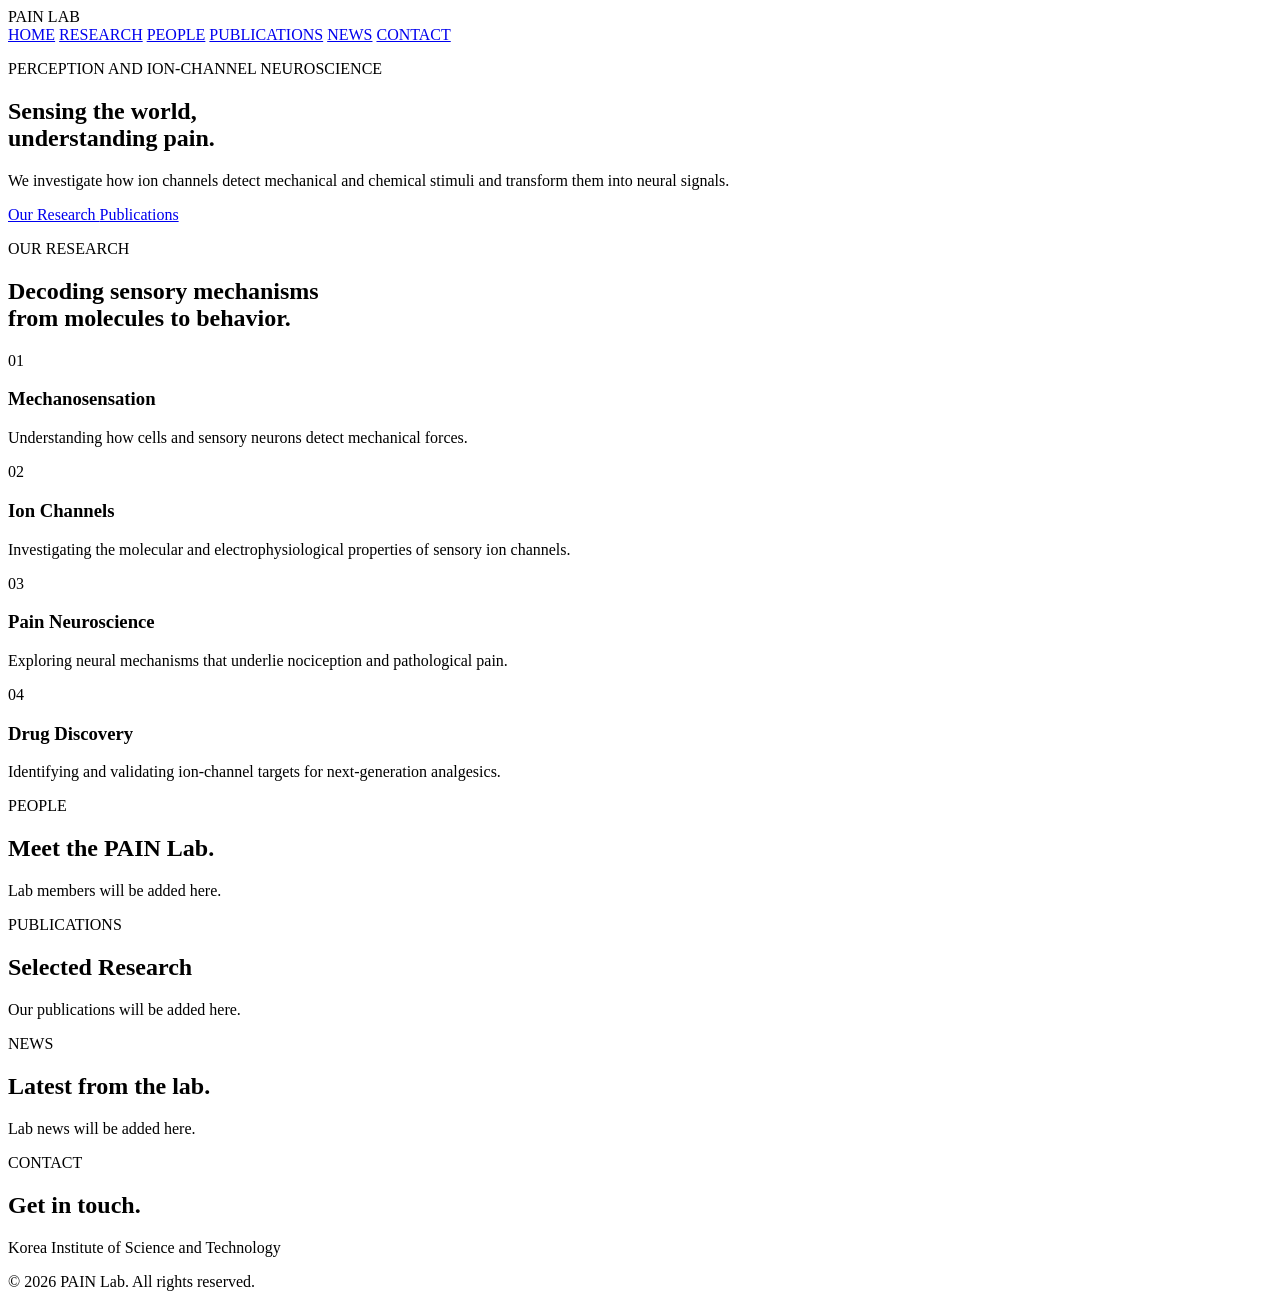
==== index.html @ 3ddf5b2e "Refactor index.html for improved structure and semantics Refactored the HTML structure to improve se" ====
<!DOCTYPE html>
<html lang="en">
<head>
  <meta charset="UTF-8">
  <meta name="viewport" content="width=device-width, initial-scale=1.0">

  <title>PAIN Lab</title>

  <meta name="description"
        content="PAIN Lab — Perception and Ion-channel Neuroscience. Researching mechanosensation, ion channels, pain neuroscience, and drug discovery.">

  <link rel="stylesheet" href="style.css">
</head>

<body>

  <header>
    <div class="logo">
      PAIN LAB
    </div>

    <nav>
      <a href="#home">HOME</a>
      <a href="#research">RESEARCH</a>
      <a href="#people">PEOPLE</a>
      <a href="#publications">PUBLICATIONS</a>
      <a href="#news">NEWS</a>
      <a href="#contact">CONTACT</a>
    </nav>
  </header>


  <main>

    <section id="home" class="hero">

      <div class="hero-content">

        <p class="eyebrow">
          PERCEPTION AND ION-CHANNEL NEUROSCIENCE
        </p>

        <h1>
          Sensing the world,<br>
          understanding pain.
        </h1>

        <p class="hero-description">
          We investigate how ion channels detect mechanical and chemical
          stimuli and transform them into neural signals.
        </p>

        <div class="hero-buttons">
          <a href="#research" class="button primary">
            Our Research
          </a>

          <a href="#publications" class="button secondary">
            Publications
          </a>
        </div>

      </div>

    </section>


    <section id="research" class="section">

      <p class="section-label">OUR RESEARCH</p>

      <h2>
        Decoding sensory mechanisms<br>
        from molecules to behavior.
      </h2>

      <div class="research-grid">

        <div class="research-card">
          <span>01</span>
          <h3>Mechanosensation</h3>
          <p>
            Understanding how cells and sensory neurons detect
            mechanical forces.
          </p>
        </div>

        <div class="research-card">
          <span>02</span>
          <h3>Ion Channels</h3>
          <p>
            Investigating the molecular and electrophysiological
            properties of sensory ion channels.
          </p>
        </div>

        <div class="research-card">
          <span>03</span>
          <h3>Pain Neuroscience</h3>
          <p>
            Exploring neural mechanisms that underlie nociception
            and pathological pain.
          </p>
        </div>

        <div class="research-card">
          <span>04</span>
          <h3>Drug Discovery</h3>
          <p>
            Identifying and validating ion-channel targets for
            next-generation analgesics.
          </p>
        </div>

      </div>

    </section>


    <section id="people" class="section dark-section">

      <p class="section-label">PEOPLE</p>

      <h2>
        Meet the PAIN Lab.
      </h2>

      <p class="placeholder">
        Lab members will be added here.
      </p>

    </section>


    <section id="publications" class="section">

      <p class="section-label">PUBLICATIONS</p>

      <h2>
        Selected Research
      </h2>

      <p class="placeholder">
        Our publications will be added here.
      </p>

    </section>


    <section id="news" class="section dark-section">

      <p class="section-label">NEWS</p>

      <h2>
        Latest from the lab.
      </h2>

      <p class="placeholder">
        Lab news will be added here.
      </p>

    </section>


    <section id="contact" class="section contact-section">

      <p class="section-label">CONTACT</p>

      <h2>
        Get in touch.
      </h2>

      <p>
        Korea Institute of Science and Technology
      </p>

    </section>

  </main>


  <footer>

    <p>
      © 2026 PAIN Lab. All rights reserved.
    </p>

  </footer>

</body>
</html>
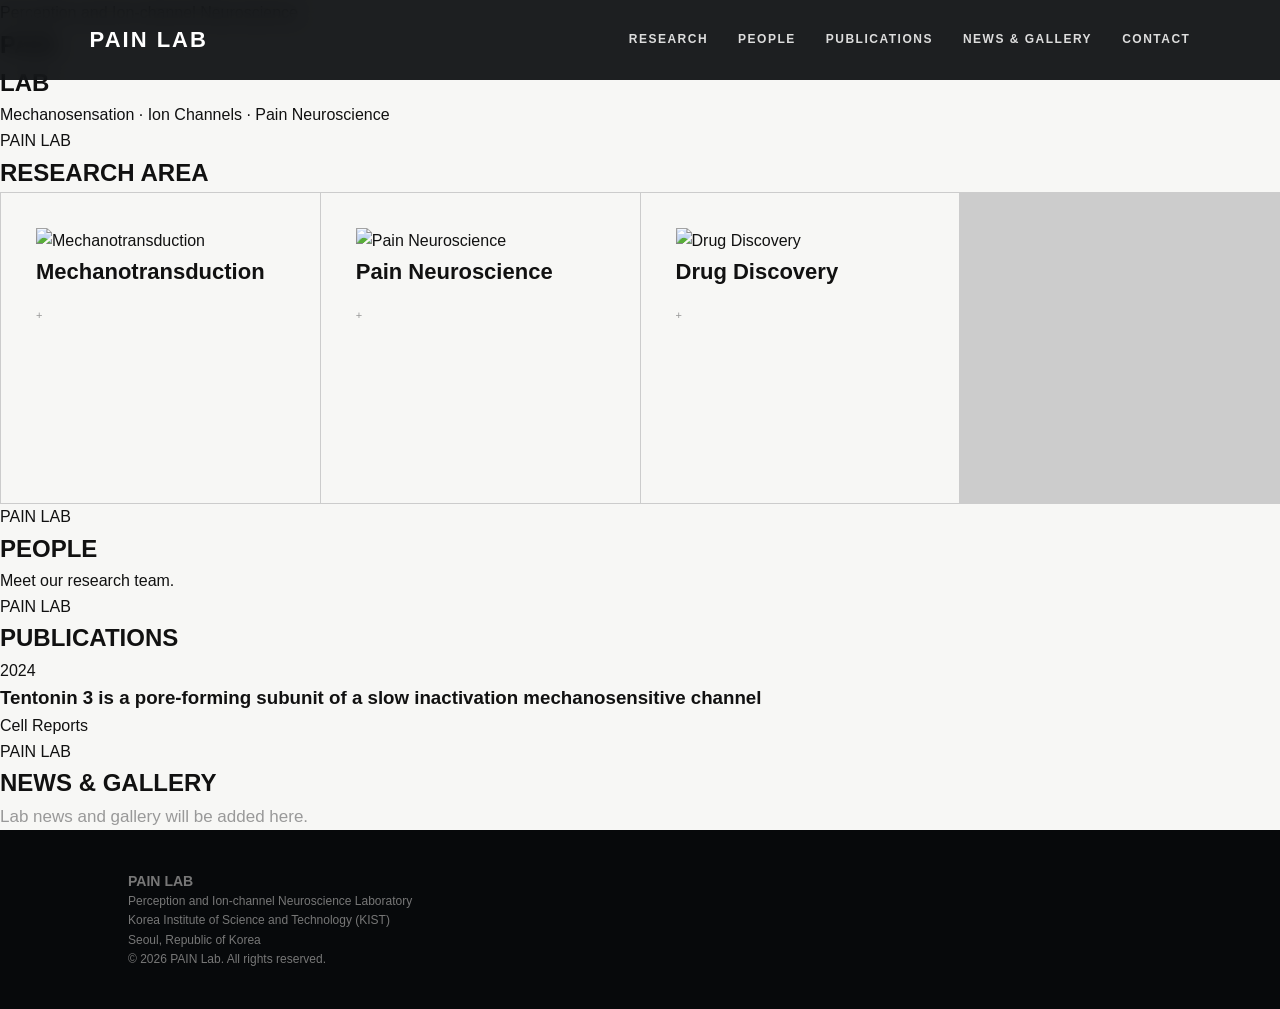
==== commit b0deda28: "Refactor index.html structure and content Removed the meta description and updated header, main, and" ====
--- a/index.html
+++ b/index.html
@@ -1,191 +1,236 @@
 <!DOCTYPE html>
 <html lang="en">
+
 <head>
   <meta charset="UTF-8">
   <meta name="viewport" content="width=device-width, initial-scale=1.0">
 
   <title>PAIN Lab</title>
 
-  <meta name="description"
-        content="PAIN Lab — Perception and Ion-channel Neuroscience. Researching mechanosensation, ion channels, pain neuroscience, and drug discovery.">
-
   <link rel="stylesheet" href="style.css">
 </head>
 
 <body>
 
-  <header>
+  <!-- HEADER -->
+  <header class="header">
+
     <div class="logo">
       PAIN LAB
     </div>
 
-    <nav>
-      <a href="#home">HOME</a>
+    <nav class="nav">
       <a href="#research">RESEARCH</a>
       <a href="#people">PEOPLE</a>
       <a href="#publications">PUBLICATIONS</a>
-      <a href="#news">NEWS</a>
+      <a href="#news">NEWS & GALLERY</a>
       <a href="#contact">CONTACT</a>
     </nav>
+
   </header>
 
 
-  <main>
-
-    <section id="home" class="hero">
-
-      <div class="hero-content">
-
-        <p class="eyebrow">
-          PERCEPTION AND ION-CHANNEL NEUROSCIENCE
+  <!-- MAIN VISUAL -->
+  <section class="main-visual">
+
+    <div class="main-text">
+
+      <p class="small-title">
+        Perception and Ion-channel Neuroscience
+      </p>
+
+      <h1>
+        PAIN<br>
+        LAB
+      </h1>
+
+      <p class="subtitle">
+        Mechanosensation · Ion Channels · Pain Neuroscience
+      </p>
+
+    </div>
+
+  </section>
+
+
+  <!-- RESEARCH -->
+  <section id="research" class="research">
+
+    <div class="section-title">
+
+      <p>PAIN LAB</p>
+
+      <h2>
+        RESEARCH AREA
+      </h2>
+
+    </div>
+
+
+    <div class="research-grid">
+
+      <div class="research-card">
+
+        <img src="images/research1.jpg" alt="Mechanotransduction">
+
+        <h3>
+          Mechanotransduction
+        </h3>
+
+        <span>
+          +
+        </span>
+
+      </div>
+
+
+      <div class="research-card">
+
+        <img src="images/research2.jpg" alt="Pain Neuroscience">
+
+        <h3>
+          Pain Neuroscience
+        </h3>
+
+        <span>
+          +
+        </span>
+
+      </div>
+
+
+      <div class="research-card">
+
+        <img src="images/research3.jpg" alt="Drug Discovery">
+
+        <h3>
+          Drug Discovery
+        </h3>
+
+        <span>
+          +
+        </span>
+
+      </div>
+
+    </div>
+
+  </section>
+
+
+  <!-- PEOPLE -->
+  <section id="people" class="simple-section">
+
+    <p class="section-small">
+      PAIN LAB
+    </p>
+
+    <h2>
+      PEOPLE
+    </h2>
+
+    <p>
+      Meet our research team.
+    </p>
+
+  </section>
+
+
+  <!-- PUBLICATIONS -->
+  <section id="publications" class="publications">
+
+    <div class="section-title">
+
+      <p>
+        PAIN LAB
+      </p>
+
+      <h2>
+        PUBLICATIONS
+      </h2>
+
+    </div>
+
+    <div class="publication-item">
+
+      <span>
+        2024
+      </span>
+
+      <h3>
+        Tentonin 3 is a pore-forming subunit of a slow inactivation mechanosensitive channel
+      </h3>
+
+      <p>
+        Cell Reports
+      </p>
+
+    </div>
+
+  </section>
+
+
+  <!-- NEWS -->
+  <section id="news" class="news">
+
+    <div class="section-title">
+
+      <p>
+        PAIN LAB
+      </p>
+
+      <h2>
+        NEWS & GALLERY
+      </h2>
+
+    </div>
+
+    <p class="placeholder">
+      Lab news and gallery will be added here.
+    </p>
+
+  </section>
+
+
+  <!-- CONTACT -->
+  <footer id="contact">
+
+    <div class="footer-inner">
+
+      <div>
+
+        <h3>
+          PAIN LAB
+        </h3>
+
+        <p>
+          Perception and Ion-channel Neuroscience Laboratory
         </p>
 
-        <h1>
-          Sensing the world,<br>
-          understanding pain.
-        </h1>
-
-        <p class="hero-description">
-          We investigate how ion channels detect mechanical and chemical
-          stimuli and transform them into neural signals.
+      </div>
+
+
+      <div>
+
+        <p>
+          Korea Institute of Science and Technology (KIST)
         </p>
 
-        <div class="hero-buttons">
-          <a href="#research" class="button primary">
-            Our Research
-          </a>
-
-          <a href="#publications" class="button secondary">
-            Publications
-          </a>
-        </div>
-
-      </div>
-
-    </section>
-
-
-    <section id="research" class="section">
-
-      <p class="section-label">OUR RESEARCH</p>
-
-      <h2>
-        Decoding sensory mechanisms<br>
-        from molecules to behavior.
-      </h2>
-
-      <div class="research-grid">
-
-        <div class="research-card">
-          <span>01</span>
-          <h3>Mechanosensation</h3>
-          <p>
-            Understanding how cells and sensory neurons detect
-            mechanical forces.
-          </p>
-        </div>
-
-        <div class="research-card">
-          <span>02</span>
-          <h3>Ion Channels</h3>
-          <p>
-            Investigating the molecular and electrophysiological
-            properties of sensory ion channels.
-          </p>
-        </div>
-
-        <div class="research-card">
-          <span>03</span>
-          <h3>Pain Neuroscience</h3>
-          <p>
-            Exploring neural mechanisms that underlie nociception
-            and pathological pain.
-          </p>
-        </div>
-
-        <div class="research-card">
-          <span>04</span>
-          <h3>Drug Discovery</h3>
-          <p>
-            Identifying and validating ion-channel targets for
-            next-generation analgesics.
-          </p>
-        </div>
-
-      </div>
-
-    </section>
-
-
-    <section id="people" class="section dark-section">
-
-      <p class="section-label">PEOPLE</p>
-
-      <h2>
-        Meet the PAIN Lab.
-      </h2>
-
-      <p class="placeholder">
-        Lab members will be added here.
-      </p>
-
-    </section>
-
-
-    <section id="publications" class="section">
-
-      <p class="section-label">PUBLICATIONS</p>
-
-      <h2>
-        Selected Research
-      </h2>
-
-      <p class="placeholder">
-        Our publications will be added here.
-      </p>
-
-    </section>
-
-
-    <section id="news" class="section dark-section">
-
-      <p class="section-label">NEWS</p>
-
-      <h2>
-        Latest from the lab.
-      </h2>
-
-      <p class="placeholder">
-        Lab news will be added here.
-      </p>
-
-    </section>
-
-
-    <section id="contact" class="section contact-section">
-
-      <p class="section-label">CONTACT</p>
-
-      <h2>
-        Get in touch.
-      </h2>
-
-      <p>
-        Korea Institute of Science and Technology
-      </p>
-
-    </section>
-
-  </main>
-
-
-  <footer>
-
-    <p>
+        <p>
+          Seoul, Republic of Korea
+        </p>
+
+      </div>
+
+    </div>
+
+
+    <div class="copyright">
       © 2026 PAIN Lab. All rights reserved.
-    </p>
+    </div>
 
   </footer>
 
 </body>
+
 </html>
--- a/style.css
+++ b/style.css
@@ -0,0 +1,344 @@
+
+/* =========================
+   PAIN LAB — Main Style
+   ========================= */
+
+* {
+    margin: 0;
+    padding: 0;
+    box-sizing: border-box;
+}
+
+html {
+    scroll-behavior: smooth;
+}
+
+body {
+    font-family: Arial, Helvetica, sans-serif;
+    background: #f7f7f5;
+    color: #111;
+    line-height: 1.6;
+}
+
+
+/* ---------- HEADER ---------- */
+
+header {
+    position: fixed;
+    top: 0;
+    left: 0;
+    width: 100%;
+    height: 80px;
+
+    display: flex;
+    align-items: center;
+    justify-content: space-between;
+
+    padding: 0 7%;
+
+    background: rgba(10, 12, 15, 0.92);
+    backdrop-filter: blur(10px);
+
+    z-index: 1000;
+}
+
+.logo {
+    color: white;
+    font-size: 22px;
+    font-weight: 800;
+    letter-spacing: 2px;
+}
+
+nav {
+    display: flex;
+    gap: 30px;
+}
+
+nav a {
+    color: #ddd;
+    text-decoration: none;
+
+    font-size: 12px;
+    font-weight: 600;
+    letter-spacing: 1.5px;
+
+    transition: 0.3s;
+}
+
+nav a:hover {
+    color: white;
+}
+
+
+/* ---------- HERO ---------- */
+
+.hero {
+    min-height: 100vh;
+
+    display: flex;
+    align-items: center;
+
+    padding: 140px 10% 80px;
+
+    background:
+        radial-gradient(
+            circle at 80% 40%,
+            rgba(80, 110, 150, 0.25),
+            transparent 35%
+        ),
+        linear-gradient(
+            120deg,
+            #07090c,
+            #111821 60%,
+            #080a0d
+        );
+
+    color: white;
+}
+
+.hero-content {
+    max-width: 900px;
+}
+
+.eyebrow {
+    font-size: 12px;
+    font-weight: 700;
+
+    letter-spacing: 3px;
+
+    margin-bottom: 30px;
+
+    color: #aab5c4;
+}
+
+.hero h1 {
+    font-size: clamp(55px, 7vw, 105px);
+
+    line-height: 0.95;
+
+    letter-spacing: -4px;
+
+    margin-bottom: 40px;
+}
+
+.hero-description {
+    max-width: 650px;
+
+    font-size: 19px;
+    line-height: 1.8;
+
+    color: #b9c0c9;
+
+    margin-bottom: 45px;
+}
+
+
+/* ---------- BUTTONS ---------- */
+
+.hero-buttons {
+    display: flex;
+    gap: 15px;
+}
+
+.button {
+    display: inline-block;
+
+    padding: 15px 28px;
+
+    text-decoration: none;
+
+    font-size: 12px;
+    font-weight: 700;
+
+    letter-spacing: 1.5px;
+
+    transition: 0.25s;
+}
+
+.primary {
+    background: white;
+    color: #111;
+}
+
+.primary:hover {
+    background: #d8d8d8;
+}
+
+.secondary {
+    border: 1px solid #555;
+    color: white;
+}
+
+.secondary:hover {
+    border-color: white;
+}
+
+
+/* ---------- GENERAL SECTIONS ---------- */
+
+.section {
+    padding: 130px 10%;
+}
+
+.section-label {
+    font-size: 11px;
+    font-weight: 700;
+
+    letter-spacing: 3px;
+
+    margin-bottom: 25px;
+
+    color: #777;
+}
+
+.section h2 {
+    font-size: clamp(38px, 5vw, 65px);
+
+    line-height: 1.1;
+
+    letter-spacing: -2px;
+
+    margin-bottom: 70px;
+}
+
+
+/* ---------- RESEARCH ---------- */
+
+.research-grid {
+    display: grid;
+
+    grid-template-columns:
+        repeat(4, 1fr);
+
+    gap: 1px;
+
+    background: #ccc;
+
+    border: 1px solid #ccc;
+}
+
+.research-card {
+    background: #f7f7f5;
+
+    min-height: 310px;
+
+    padding: 35px;
+
+    transition: 0.3s;
+}
+
+.research-card:hover {
+    background: white;
+
+    transform: translateY(-5px);
+}
+
+.research-card span {
+    display: block;
+
+    font-size: 11px;
+
+    color: #999;
+
+    margin-bottom: 80px;
+}
+
+.research-card h3 {
+    font-size: 22px;
+
+    margin-bottom: 18px;
+}
+
+.research-card p {
+    font-size: 14px;
+
+    color: #666;
+}
+
+
+/* ---------- DARK SECTIONS ---------- */
+
+.dark-section {
+    background: #0b0d10;
+
+    color: white;
+}
+
+.dark-section .section-label {
+    color: #777;
+}
+
+.placeholder {
+    color: #999;
+
+    font-size: 17px;
+}
+
+
+/* ---------- CONTACT ---------- */
+
+.contact-section {
+    background: #e9e9e5;
+}
+
+.contact-section p:last-child {
+    font-size: 18px;
+}
+
+
+/* ---------- FOOTER ---------- */
+
+footer {
+    background: #07090b;
+
+    color: #777;
+
+    padding: 40px 10%;
+
+    font-size: 12px;
+}
+
+
+/* ---------- MOBILE ---------- */
+
+@media (max-width: 900px) {
+
+    header {
+        padding: 0 5%;
+    }
+
+    nav {
+        display: none;
+    }
+
+    .hero {
+        padding-left: 7%;
+        padding-right: 7%;
+    }
+
+    .hero h1 {
+        letter-spacing: -2px;
+    }
+
+    .section {
+        padding: 90px 7%;
+    }
+
+    .research-grid {
+        grid-template-columns:
+            repeat(2, 1fr);
+    }
+}
+
+@media (max-width: 600px) {
+
+    .research-grid {
+        grid-template-columns: 1fr;
+    }
+
+    .hero-buttons {
+        flex-direction: column;
+
+        align-items: flex-start;
+    }
+}
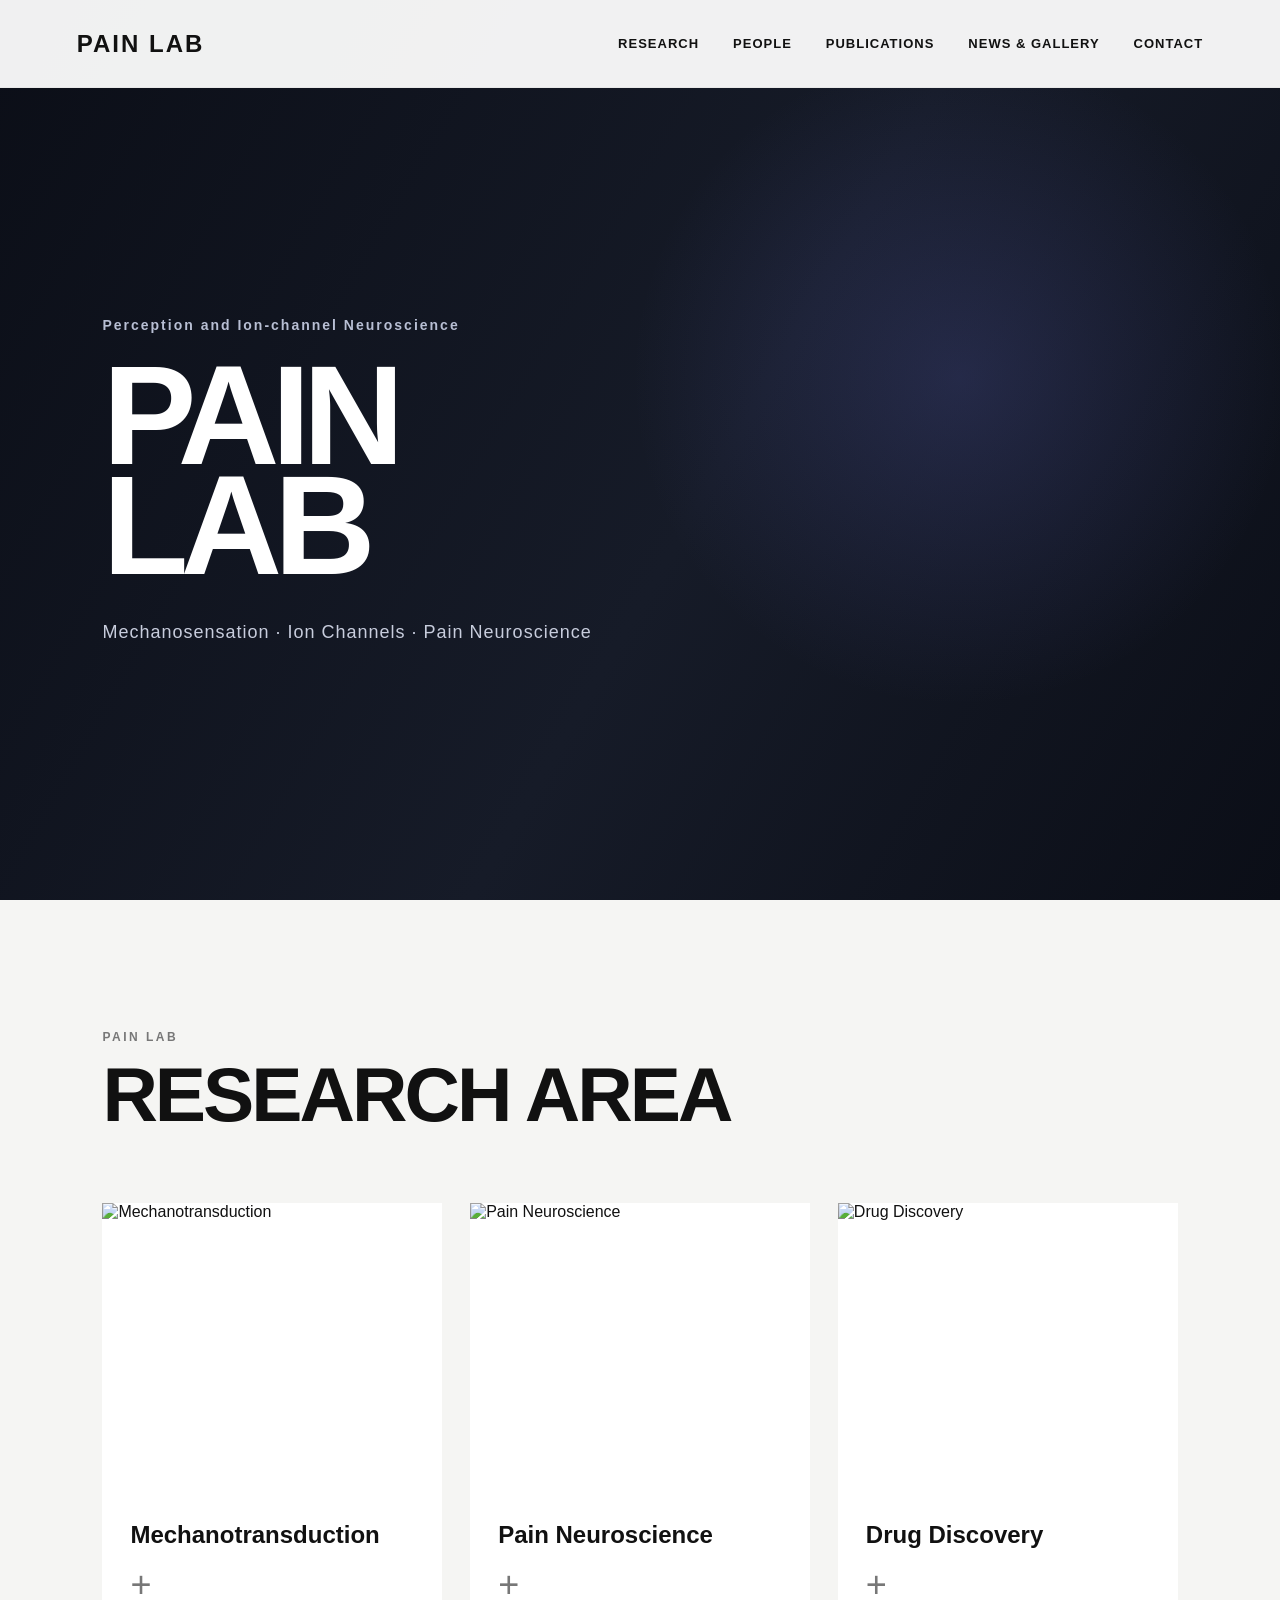
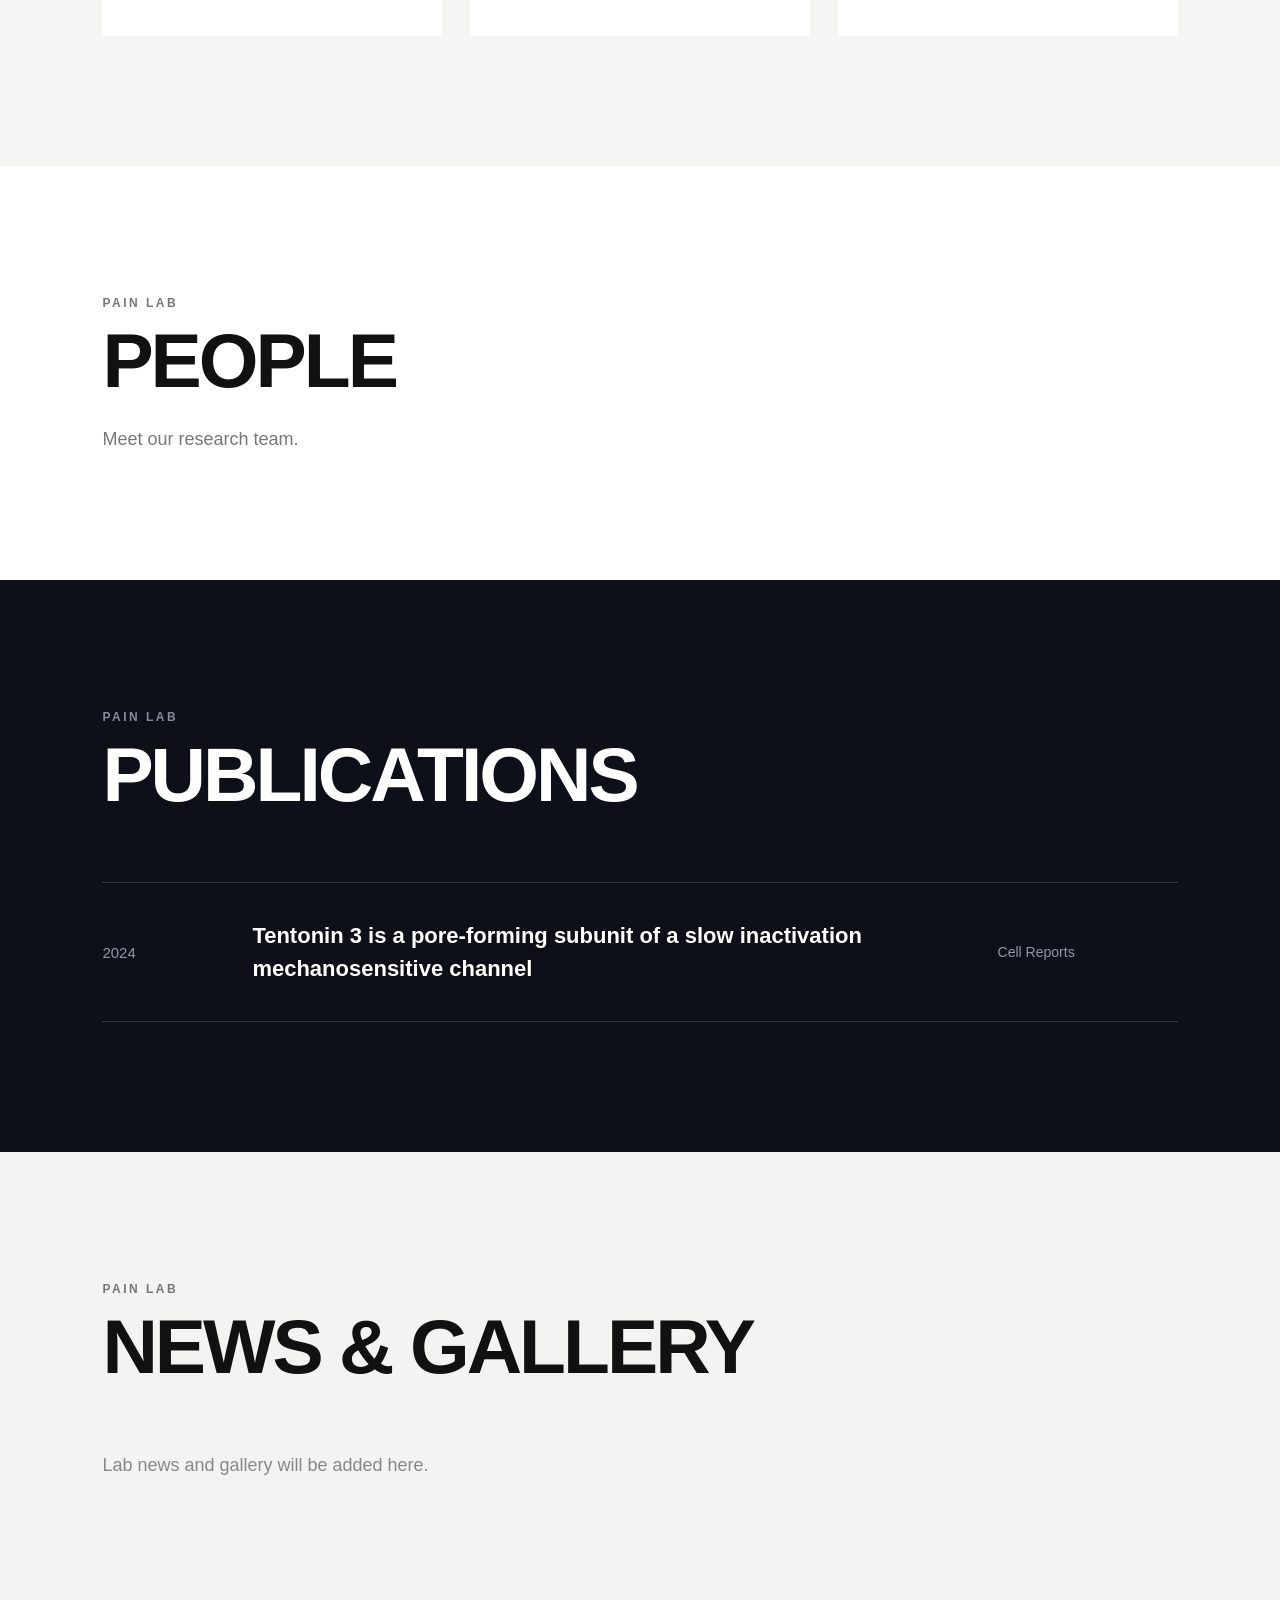
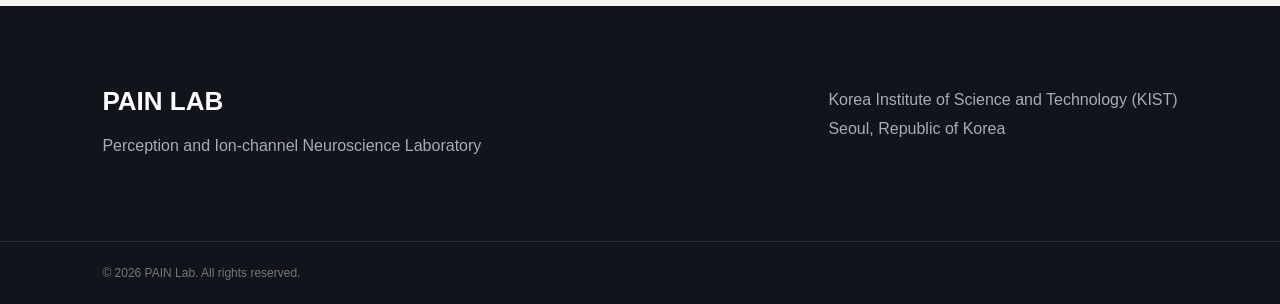
==== commit b911a374: "Update index.html" ====
--- a/index.html
+++ b/index.html
@@ -7,7 +7,7 @@
 
   <title>PAIN Lab</title>
 
-  <link rel="stylesheet" href="style.css">
+  <link rel="stylesheet" href="style.css?v=2">
 </head>
 
 <body>
--- a/style.css
+++ b/style.css
@@ -1,344 +1,423 @@
-
-/* =========================
-   PAIN LAB — Main Style
-   ========================= */
-
 * {
-    margin: 0;
-    padding: 0;
-    box-sizing: border-box;
+  margin: 0;
+  padding: 0;
+  box-sizing: border-box;
 }
 
 html {
-    scroll-behavior: smooth;
+  scroll-behavior: smooth;
 }
 
 body {
-    font-family: Arial, Helvetica, sans-serif;
-    background: #f7f7f5;
-    color: #111;
-    line-height: 1.6;
-}
-
-
-/* ---------- HEADER ---------- */
-
-header {
-    position: fixed;
-    top: 0;
-    left: 0;
-    width: 100%;
-    height: 80px;
-
-    display: flex;
-    align-items: center;
-    justify-content: space-between;
-
-    padding: 0 7%;
-
-    background: rgba(10, 12, 15, 0.92);
-    backdrop-filter: blur(10px);
-
-    z-index: 1000;
+  font-family: Arial, Helvetica, sans-serif;
+  color: #111;
+  background: #fff;
+}
+
+
+/* =========================
+   HEADER
+========================= */
+
+.header {
+  position: fixed;
+  top: 0;
+  left: 0;
+  width: 100%;
+  height: 88px;
+
+  display: flex;
+  justify-content: space-between;
+  align-items: center;
+
+  padding: 0 6%;
+
+  background: rgba(255,255,255,0.94);
+  border-bottom: 1px solid #e8e8e8;
+
+  z-index: 1000;
 }
 
 .logo {
-    color: white;
-    font-size: 22px;
-    font-weight: 800;
-    letter-spacing: 2px;
-}
-
-nav {
-    display: flex;
-    gap: 30px;
-}
-
-nav a {
-    color: #ddd;
-    text-decoration: none;
-
-    font-size: 12px;
-    font-weight: 600;
-    letter-spacing: 1.5px;
-
-    transition: 0.3s;
-}
-
-nav a:hover {
-    color: white;
-}
-
-
-/* ---------- HERO ---------- */
-
-.hero {
-    min-height: 100vh;
-
-    display: flex;
-    align-items: center;
-
-    padding: 140px 10% 80px;
-
-    background:
-        radial-gradient(
-            circle at 80% 40%,
-            rgba(80, 110, 150, 0.25),
-            transparent 35%
-        ),
-        linear-gradient(
-            120deg,
-            #07090c,
-            #111821 60%,
-            #080a0d
-        );
-
-    color: white;
-}
-
-.hero-content {
-    max-width: 900px;
-}
-
-.eyebrow {
-    font-size: 12px;
-    font-weight: 700;
-
-    letter-spacing: 3px;
-
-    margin-bottom: 30px;
-
-    color: #aab5c4;
-}
-
-.hero h1 {
-    font-size: clamp(55px, 7vw, 105px);
-
-    line-height: 0.95;
-
+  font-size: 24px;
+  font-weight: 800;
+  letter-spacing: 2px;
+}
+
+.nav {
+  display: flex;
+  gap: 34px;
+}
+
+.nav a {
+  text-decoration: none;
+  color: #111;
+
+  font-size: 13px;
+  font-weight: 700;
+  letter-spacing: 1px;
+
+  transition: 0.25s;
+}
+
+.nav a:hover {
+  color: #6b71d9;
+}
+
+
+/* =========================
+   MAIN VISUAL
+========================= */
+
+.main-visual {
+  min-height: 100vh;
+
+  display: flex;
+  align-items: center;
+
+  padding: 140px 8% 80px;
+
+  background:
+    radial-gradient(
+      circle at 75% 42%,
+      rgba(106, 113, 217, 0.2),
+      transparent 30%
+    ),
+    linear-gradient(
+      120deg,
+      #0b0e17,
+      #161b28 55%,
+      #0b0e17
+    );
+
+  color: white;
+}
+
+.main-text {
+  max-width: 950px;
+}
+
+.small-title {
+  font-size: 14px;
+  font-weight: 600;
+  letter-spacing: 2px;
+
+  margin-bottom: 28px;
+
+  color: #b8bfd4;
+}
+
+.main-text h1 {
+  font-size: clamp(80px, 11vw, 180px);
+
+  line-height: 0.78;
+
+  letter-spacing: -8px;
+
+  font-weight: 900;
+
+  margin-bottom: 42px;
+}
+
+.subtitle {
+  font-size: 18px;
+  letter-spacing: 1px;
+
+  color: #c8cddd;
+}
+
+
+/* =========================
+   SECTION COMMON
+========================= */
+
+.section-title {
+  margin-bottom: 70px;
+}
+
+.section-title p,
+.section-small {
+  font-size: 12px;
+  font-weight: 700;
+
+  letter-spacing: 2.5px;
+
+  color: #777;
+
+  margin-bottom: 12px;
+}
+
+.section-title h2,
+.simple-section h2 {
+  font-size: clamp(45px, 6vw, 78px);
+
+  line-height: 1;
+
+  letter-spacing: -3px;
+}
+
+
+/* =========================
+   RESEARCH
+========================= */
+
+.research {
+  padding: 130px 8%;
+  background: #f5f5f3;
+}
+
+.research-grid {
+  display: grid;
+
+  grid-template-columns: repeat(3, 1fr);
+
+  gap: 28px;
+}
+
+.research-card {
+  position: relative;
+
+  background: white;
+
+  overflow: hidden;
+
+  min-height: 430px;
+
+  cursor: pointer;
+
+  transition: 0.35s;
+}
+
+.research-card:hover {
+  transform: translateY(-10px);
+}
+
+.research-card img {
+  width: 100%;
+  height: 290px;
+
+  object-fit: cover;
+
+  display: block;
+
+  transition: 0.5s;
+}
+
+.research-card:hover img {
+  transform: scale(1.05);
+}
+
+.research-card h3 {
+  padding: 28px 28px 10px;
+
+  font-size: 24px;
+
+  font-weight: 700;
+}
+
+.research-card span {
+  display: inline-block;
+
+  margin: 5px 0 30px 28px;
+
+  font-size: 36px;
+  font-weight: 200;
+
+  color: #777;
+}
+
+
+/* =========================
+   PEOPLE
+========================= */
+
+.simple-section {
+  padding: 130px 8%;
+
+  background: white;
+}
+
+.simple-section h2 {
+  margin-bottom: 30px;
+}
+
+.simple-section > p:last-child {
+  font-size: 18px;
+  color: #777;
+}
+
+
+/* =========================
+   PUBLICATIONS
+========================= */
+
+.publications {
+  padding: 130px 8%;
+
+  background: #0d1018;
+
+  color: white;
+}
+
+.publications .section-title p {
+  color: #848b9b;
+}
+
+.publication-item {
+  border-top: 1px solid #343946;
+  border-bottom: 1px solid #343946;
+
+  padding: 36px 0;
+
+  display: grid;
+
+  grid-template-columns: 120px 1fr 180px;
+
+  align-items: center;
+
+  gap: 30px;
+
+  transition: 0.25s;
+}
+
+.publication-item:hover {
+  background: rgba(255,255,255,0.03);
+}
+
+.publication-item span {
+  color: #8f97a7;
+
+  font-size: 15px;
+}
+
+.publication-item h3 {
+  font-size: 22px;
+
+  line-height: 1.5;
+
+  font-weight: 600;
+}
+
+.publication-item p {
+  color: #8f97a7;
+
+  font-size: 14px;
+}
+
+
+/* =========================
+   NEWS
+========================= */
+
+.news {
+  padding: 130px 8%;
+
+  background: #f3f3f1;
+}
+
+.placeholder {
+  font-size: 18px;
+
+  color: #888;
+}
+
+
+/* =========================
+   FOOTER
+========================= */
+
+footer {
+  background: #11141b;
+
+  color: white;
+}
+
+.footer-inner {
+  padding: 80px 8%;
+
+  display: flex;
+
+  justify-content: space-between;
+
+  gap: 40px;
+}
+
+.footer-inner h3 {
+  font-size: 26px;
+
+  margin-bottom: 15px;
+}
+
+.footer-inner p {
+  color: #a7acb8;
+
+  line-height: 1.8;
+}
+
+.copyright {
+  border-top: 1px solid #2b2e38;
+
+  padding: 24px 8%;
+
+  color: #777;
+
+  font-size: 12px;
+}
+
+
+/* =========================
+   MOBILE
+========================= */
+
+@media (max-width: 900px) {
+
+  .header {
+    padding: 0 5%;
+  }
+
+  .nav {
+    display: none;
+  }
+
+  .main-visual {
+    padding-left: 7%;
+    padding-right: 7%;
+  }
+
+  .research,
+  .simple-section,
+  .publications,
+  .news {
+    padding-left: 7%;
+    padding-right: 7%;
+  }
+
+  .research-grid {
+    grid-template-columns: 1fr;
+  }
+
+  .research-card {
+    min-height: auto;
+  }
+
+  .publication-item {
+    grid-template-columns: 1fr;
+  }
+
+  .footer-inner {
+    flex-direction: column;
+  }
+
+}
+
+@media (max-width: 600px) {
+
+  .main-text h1 {
     letter-spacing: -4px;
-
-    margin-bottom: 40px;
-}
-
-.hero-description {
-    max-width: 650px;
-
-    font-size: 19px;
-    line-height: 1.8;
-
-    color: #b9c0c9;
-
-    margin-bottom: 45px;
-}
-
-
-/* ---------- BUTTONS ---------- */
-
-.hero-buttons {
-    display: flex;
-    gap: 15px;
-}
-
-.button {
-    display: inline-block;
-
-    padding: 15px 28px;
-
-    text-decoration: none;
-
-    font-size: 12px;
-    font-weight: 700;
-
-    letter-spacing: 1.5px;
-
-    transition: 0.25s;
-}
-
-.primary {
-    background: white;
-    color: #111;
-}
-
-.primary:hover {
-    background: #d8d8d8;
-}
-
-.secondary {
-    border: 1px solid #555;
-    color: white;
-}
-
-.secondary:hover {
-    border-color: white;
-}
-
-
-/* ---------- GENERAL SECTIONS ---------- */
-
-.section {
-    padding: 130px 10%;
-}
-
-.section-label {
-    font-size: 11px;
-    font-weight: 700;
-
-    letter-spacing: 3px;
-
-    margin-bottom: 25px;
-
-    color: #777;
-}
-
-.section h2 {
-    font-size: clamp(38px, 5vw, 65px);
-
-    line-height: 1.1;
-
-    letter-spacing: -2px;
-
-    margin-bottom: 70px;
-}
-
-
-/* ---------- RESEARCH ---------- */
-
-.research-grid {
-    display: grid;
-
-    grid-template-columns:
-        repeat(4, 1fr);
-
-    gap: 1px;
-
-    background: #ccc;
-
-    border: 1px solid #ccc;
-}
-
-.research-card {
-    background: #f7f7f5;
-
-    min-height: 310px;
-
-    padding: 35px;
-
-    transition: 0.3s;
-}
-
-.research-card:hover {
-    background: white;
-
-    transform: translateY(-5px);
-}
-
-.research-card span {
-    display: block;
-
-    font-size: 11px;
-
-    color: #999;
-
-    margin-bottom: 80px;
-}
-
-.research-card h3 {
-    font-size: 22px;
-
-    margin-bottom: 18px;
-}
-
-.research-card p {
-    font-size: 14px;
-
-    color: #666;
-}
-
-
-/* ---------- DARK SECTIONS ---------- */
-
-.dark-section {
-    background: #0b0d10;
-
-    color: white;
-}
-
-.dark-section .section-label {
-    color: #777;
-}
-
-.placeholder {
-    color: #999;
-
-    font-size: 17px;
-}
-
-
-/* ---------- CONTACT ---------- */
-
-.contact-section {
-    background: #e9e9e5;
-}
-
-.contact-section p:last-child {
-    font-size: 18px;
-}
-
-
-/* ---------- FOOTER ---------- */
-
-footer {
-    background: #07090b;
-
-    color: #777;
-
-    padding: 40px 10%;
-
-    font-size: 12px;
-}
-
-
-/* ---------- MOBILE ---------- */
-
-@media (max-width: 900px) {
-
-    header {
-        padding: 0 5%;
-    }
-
-    nav {
-        display: none;
-    }
-
-    .hero {
-        padding-left: 7%;
-        padding-right: 7%;
-    }
-
-    .hero h1 {
-        letter-spacing: -2px;
-    }
-
-    .section {
-        padding: 90px 7%;
-    }
-
-    .research-grid {
-        grid-template-columns:
-            repeat(2, 1fr);
-    }
-}
-
-@media (max-width: 600px) {
-
-    .research-grid {
-        grid-template-columns: 1fr;
-    }
-
-    .hero-buttons {
-        flex-direction: column;
-
-        align-items: flex-start;
-    }
-}
+  }
+
+  .main-visual {
+    min-height: 85vh;
+  }
+
+}
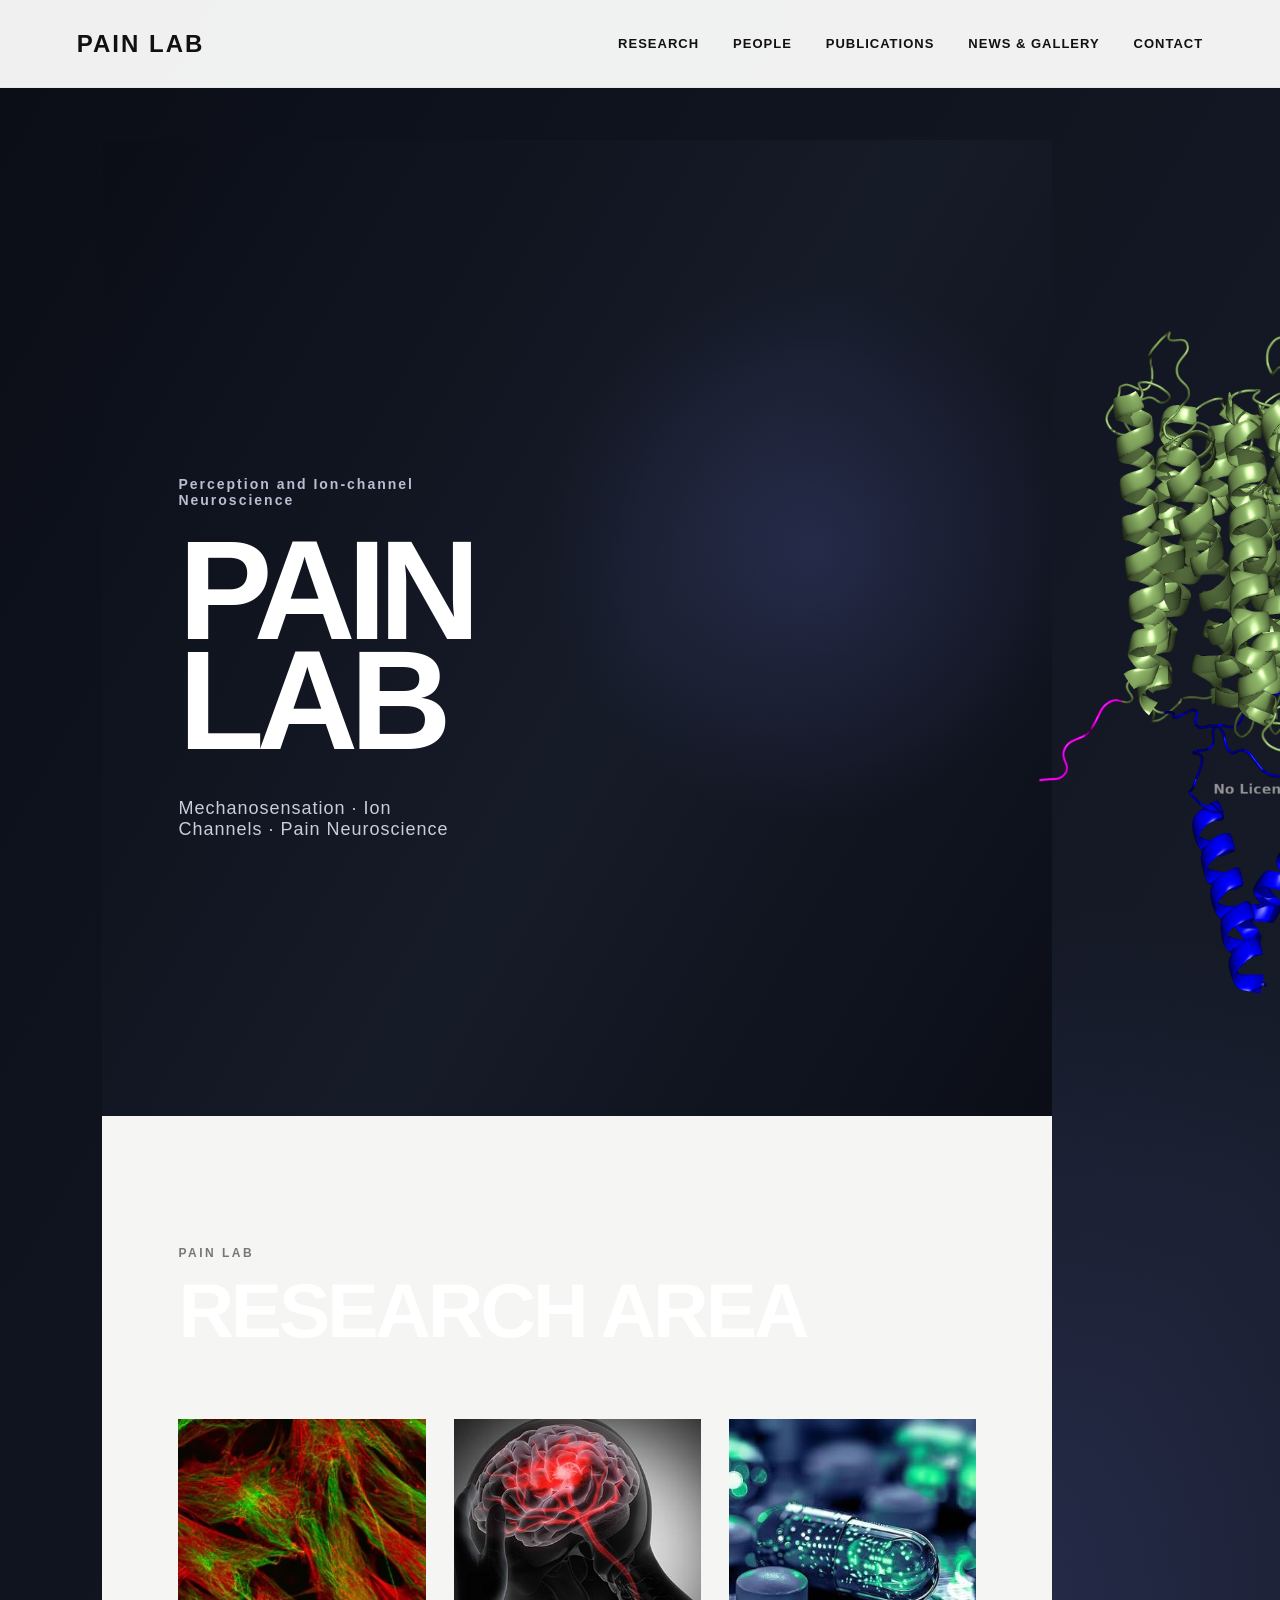
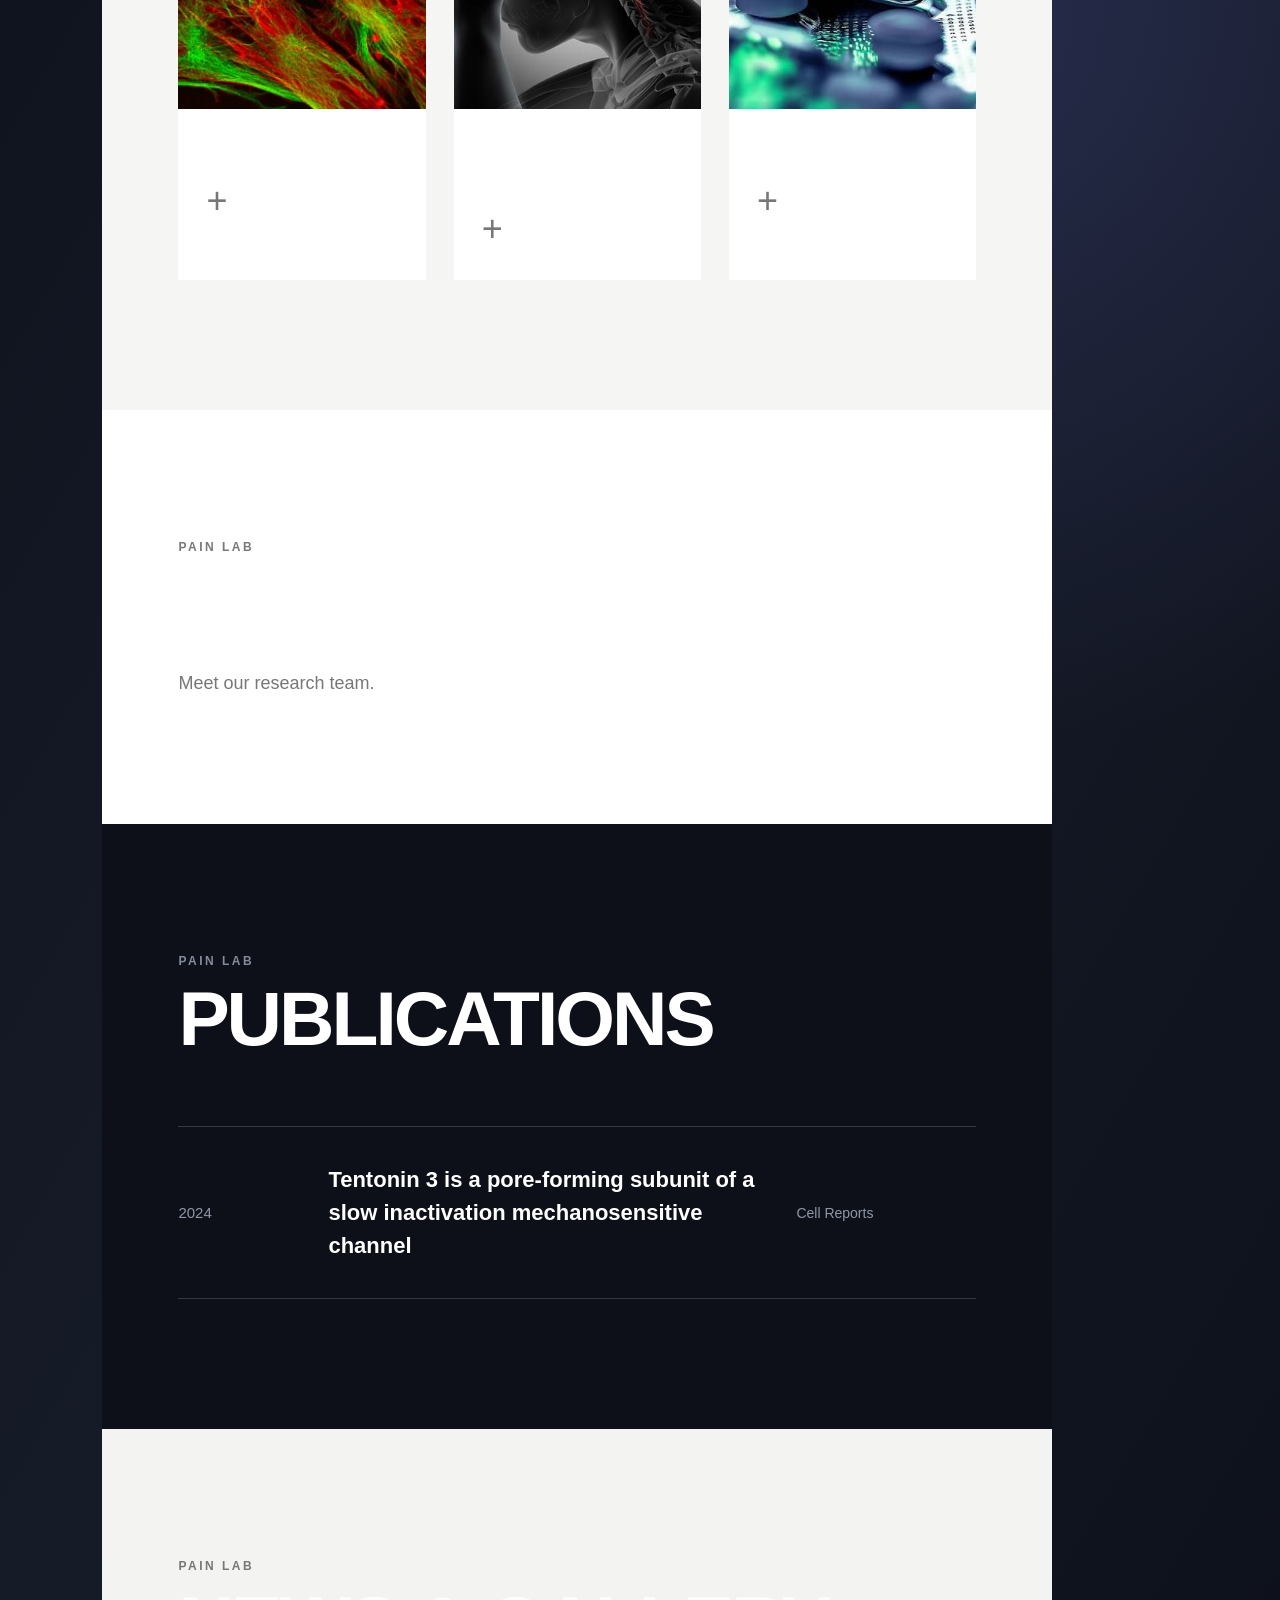
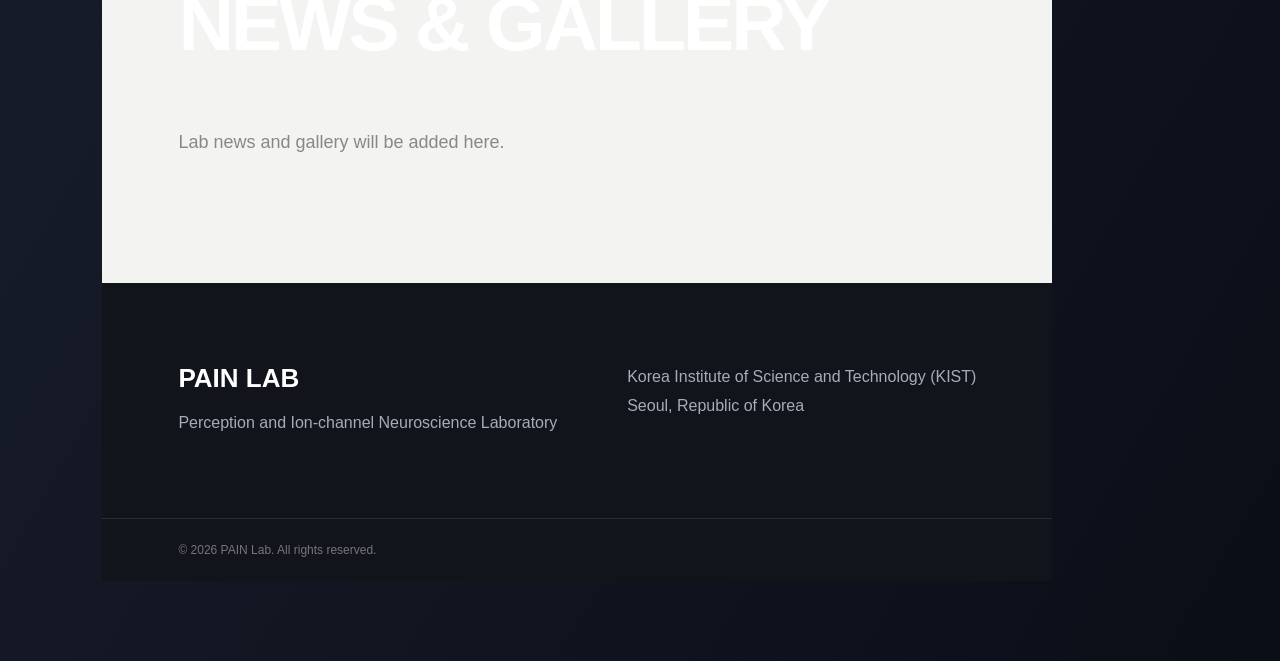
==== commit 0f388c50: "Update index.html" ====
--- a/index.html
+++ b/index.html
@@ -35,22 +35,30 @@
 
     <div class="main-text">
 
-      <p class="small-title">
-        Perception and Ion-channel Neuroscience
-      </p>
-
-      <h1>
-        PAIN<br>
-        LAB
-      </h1>
-
-      <p class="subtitle">
-        Mechanosensation · Ion Channels · Pain Neuroscience
-      </p>
-
-    </div>
-
-  </section>
+     <section class="main-visual">
+
+  <div class="main-text">
+
+    <p class="small-title">
+      Perception and Ion-channel Neuroscience
+    </p>
+
+    <h1>
+      PAIN<br>
+      LAB
+    </h1>
+
+    <p class="subtitle">
+      Mechanosensation · Ion Channels · Pain Neuroscience
+    </p>
+
+  </div>
+
+  <div class="main-structure">
+    <img src="images/ttn3-structure.png" alt="TTN3 structure">
+  </div>
+
+</section>
 
 
   <!-- RESEARCH -->
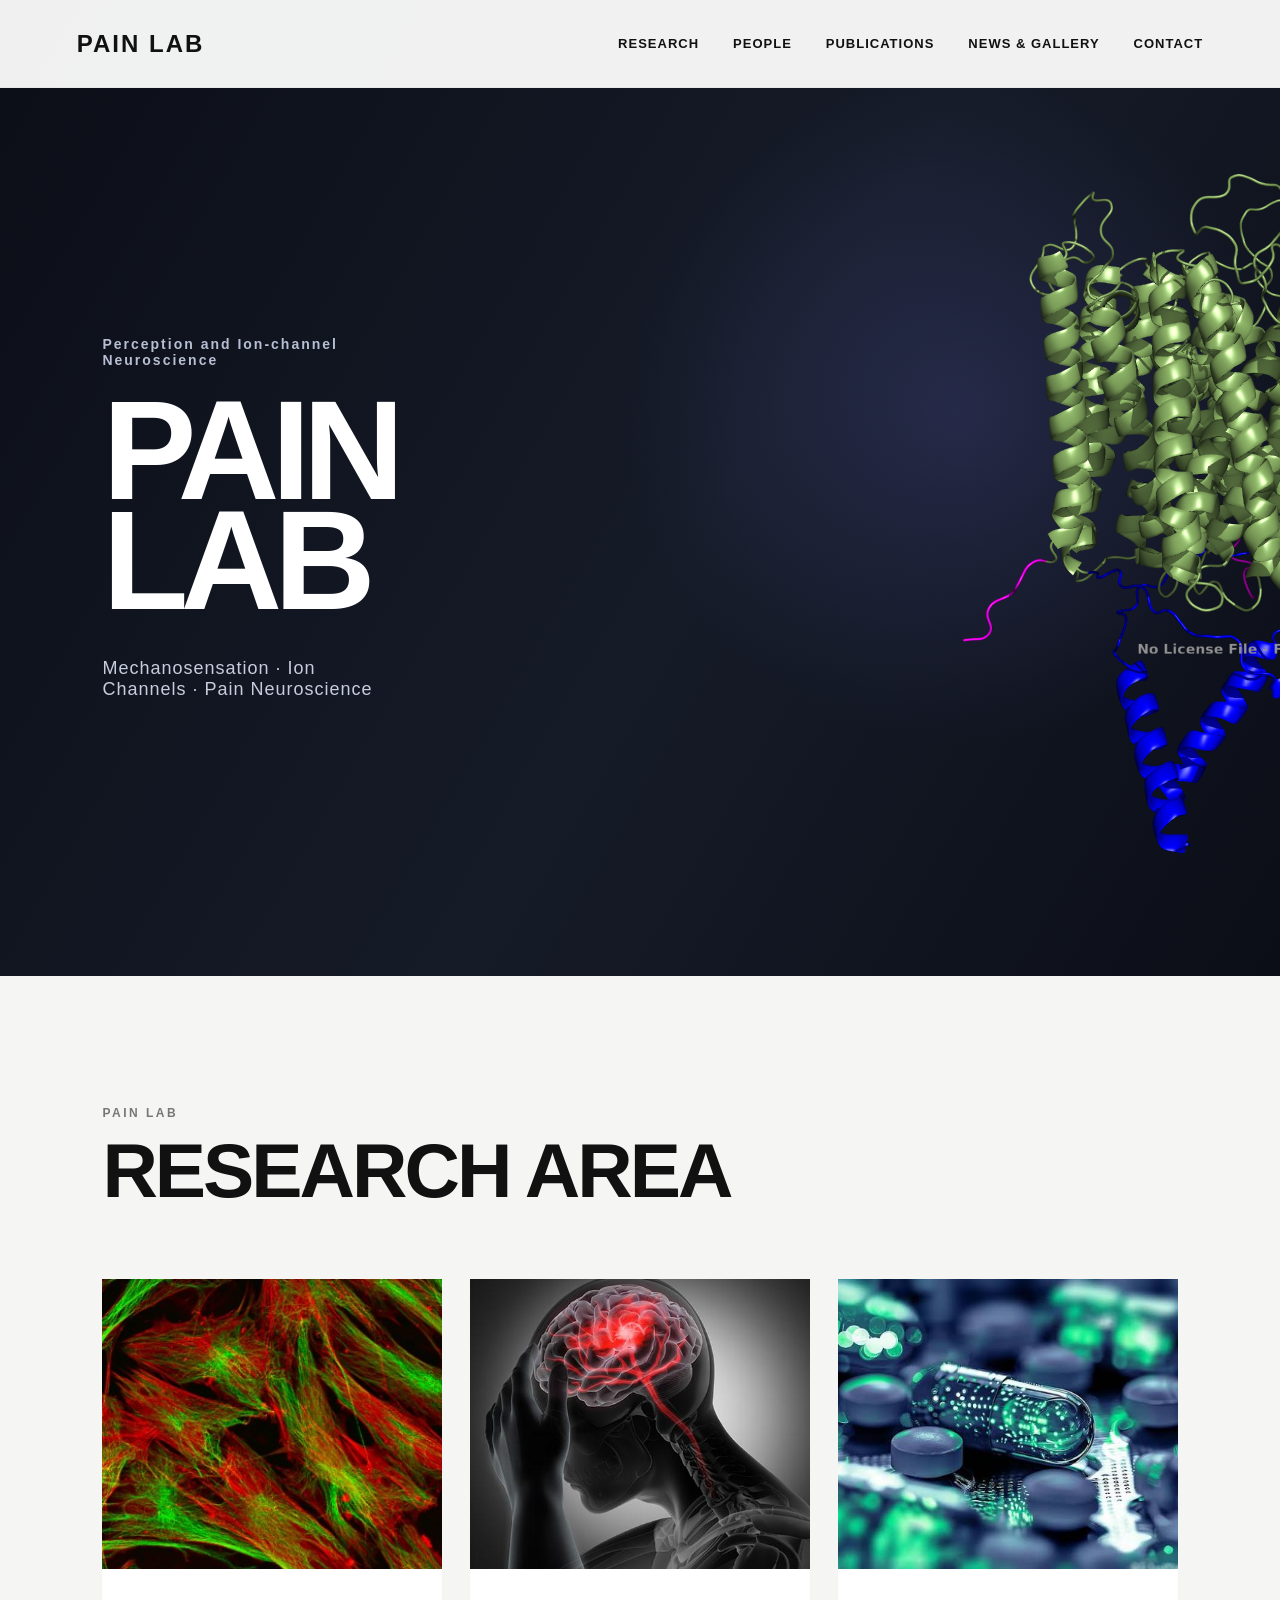
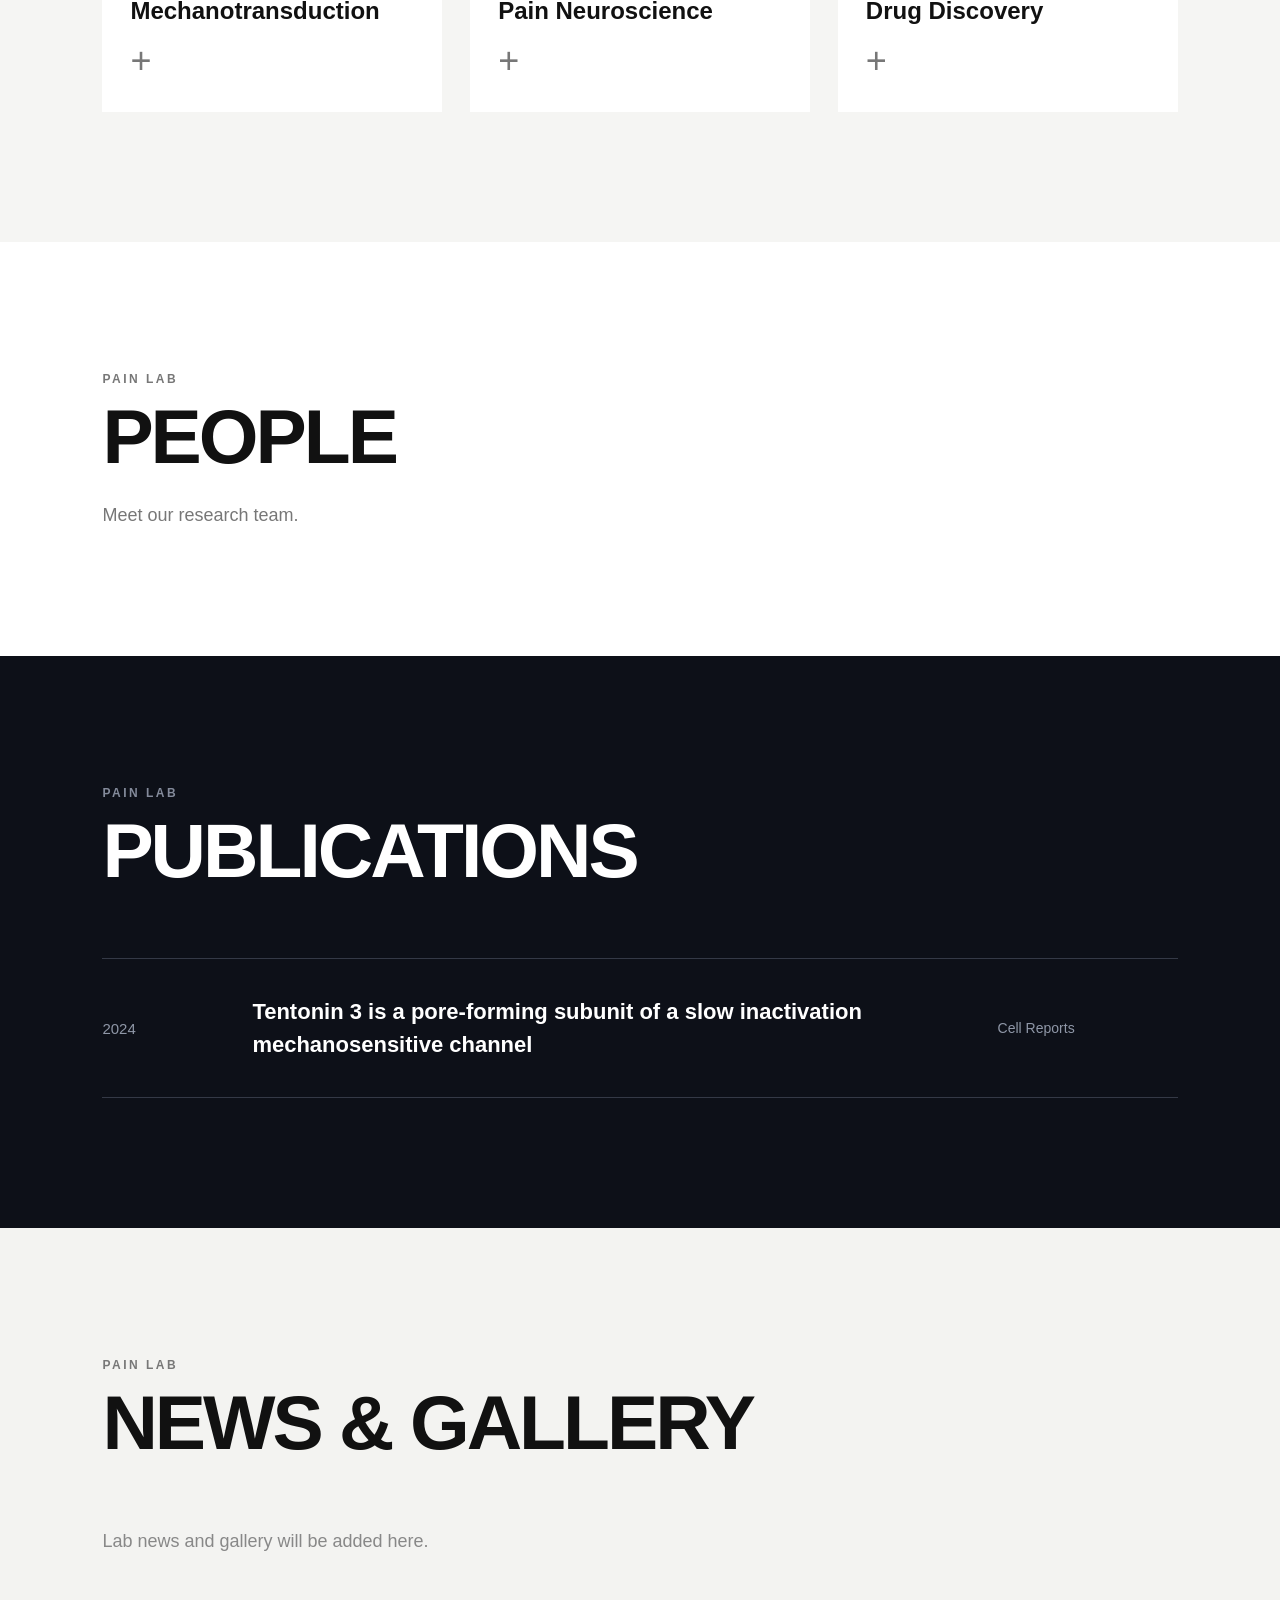
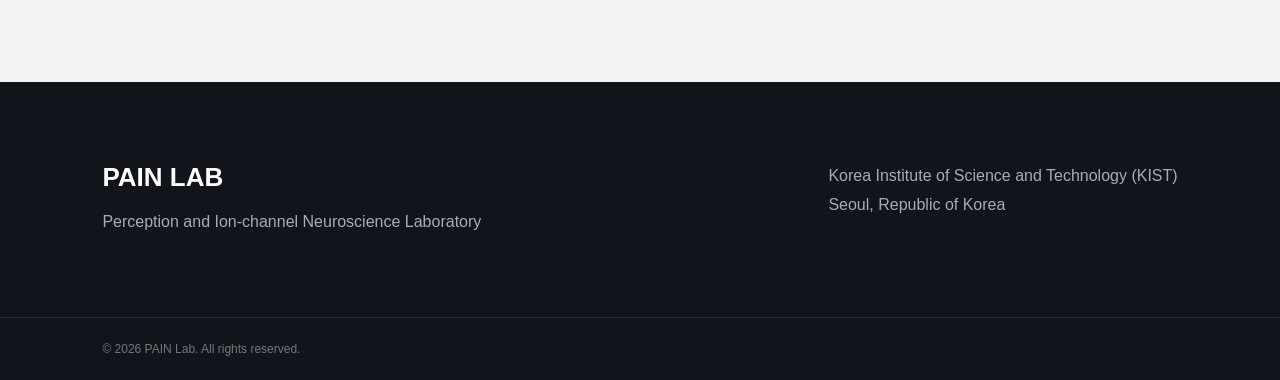
==== commit a44c432d: "Refactor main visual section in index.html Removed redundant section tags in the main visual area." ====
--- a/index.html
+++ b/index.html
@@ -31,11 +31,7 @@
 
 
   <!-- MAIN VISUAL -->
-  <section class="main-visual">
-
-    <div class="main-text">
-
-     <section class="main-visual">
+<section class="main-visual">
 
   <div class="main-text">
 
@@ -60,7 +56,6 @@
 
 </section>
 
-
   <!-- RESEARCH -->
   <section id="research" class="research">
 
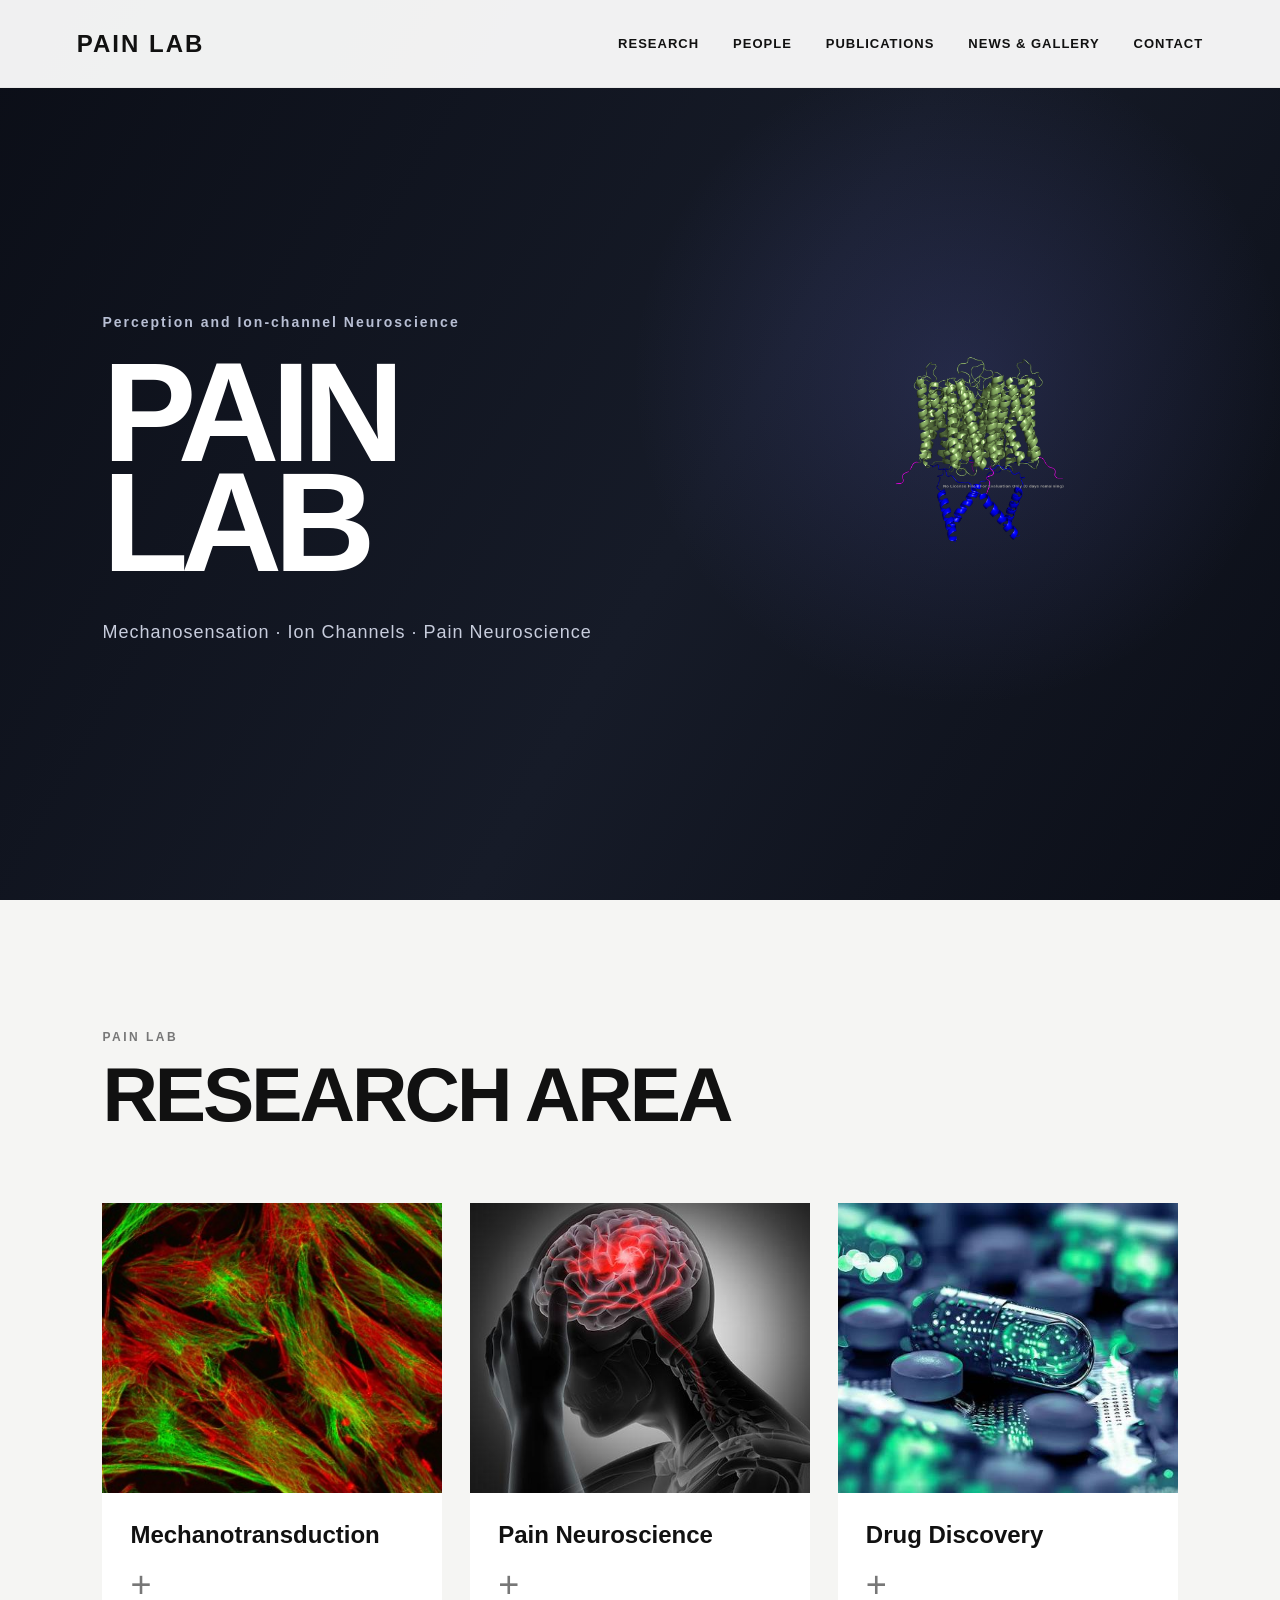
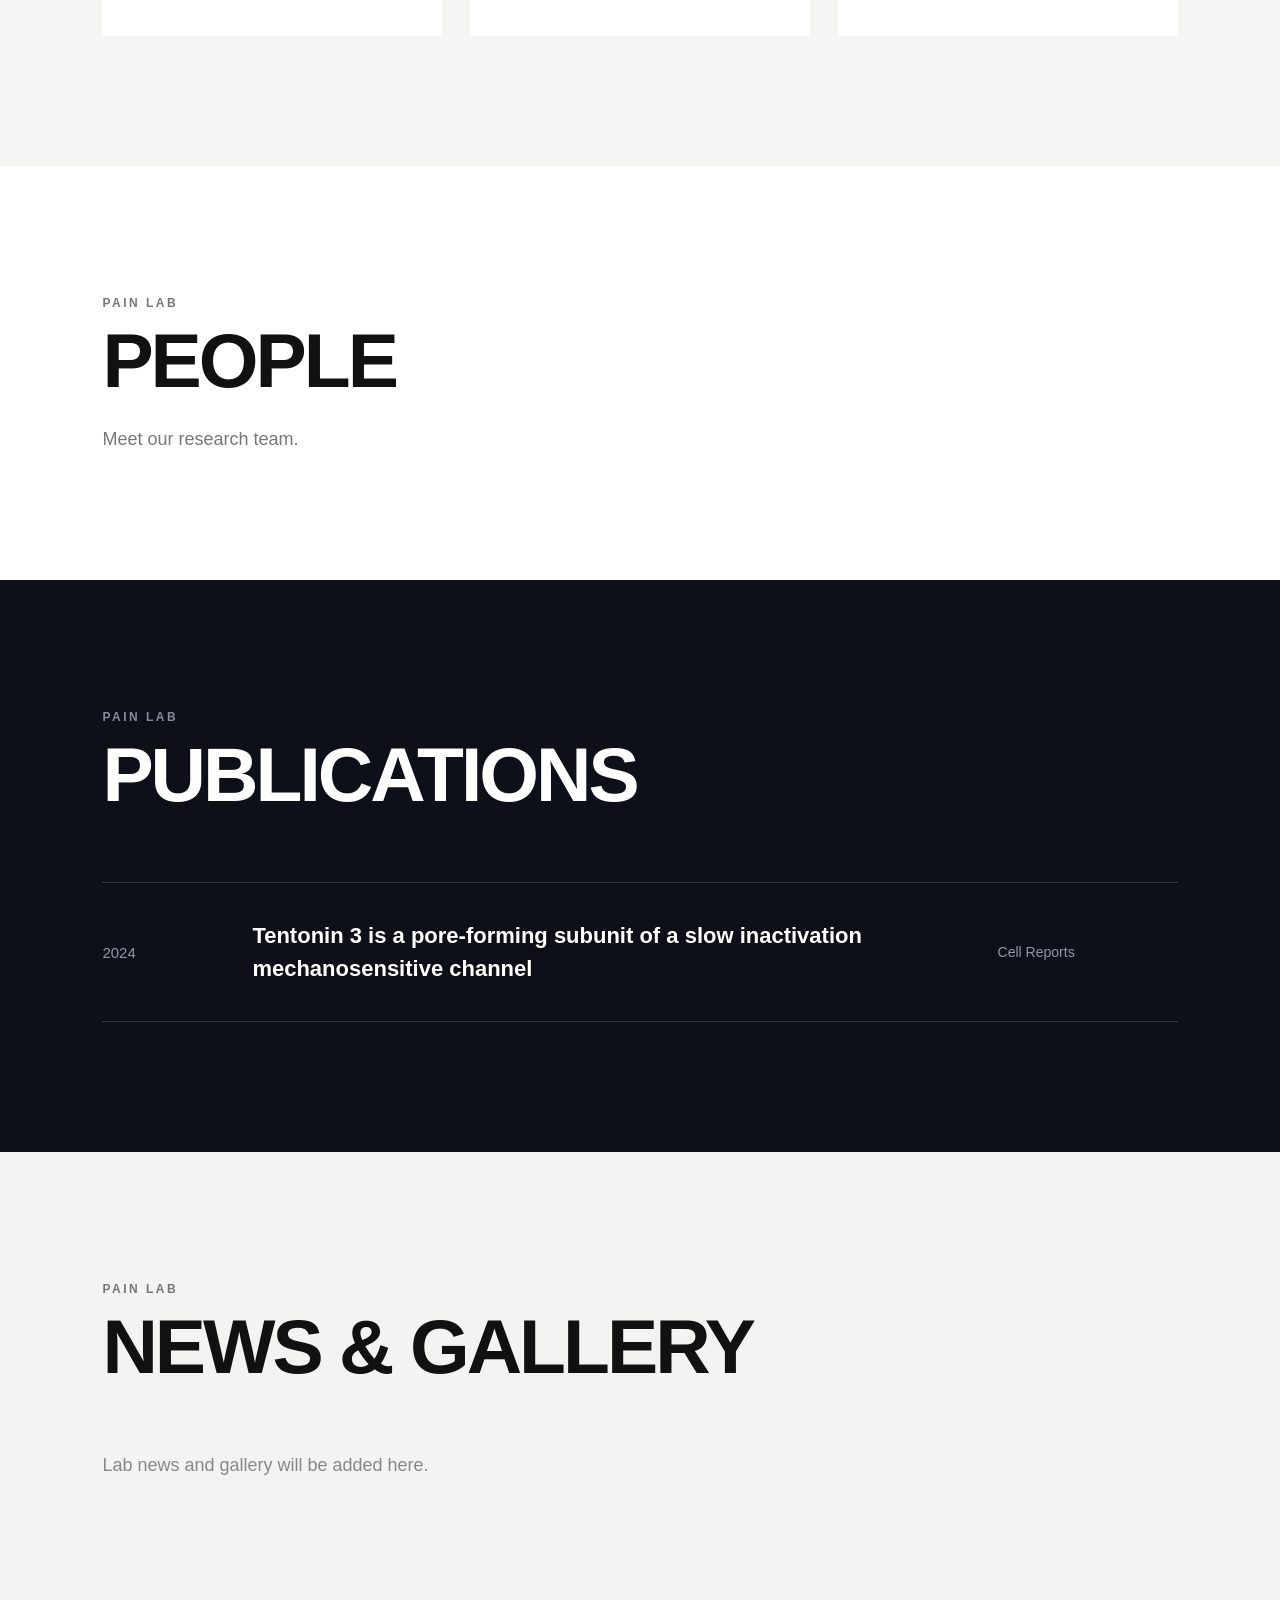
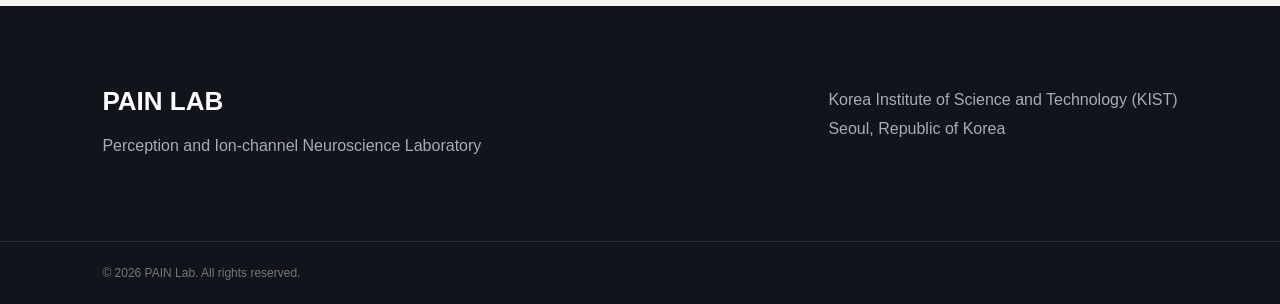
==== commit f4dae8c7: "Remove versioning from stylesheet link" ====
--- a/index.html
+++ b/index.html
@@ -7,7 +7,7 @@
 
   <title>PAIN Lab</title>
 
-  <link rel="stylesheet" href="style.css?v=2">
+  <link rel="stylesheet" href="style.css">
 </head>
 
 <body>
--- a/style.css
+++ b/style.css
@@ -23,16 +23,17 @@
   position: fixed;
   top: 0;
   left: 0;
+
   width: 100%;
   height: 88px;
 
   display: flex;
+  align-items: center;
   justify-content: space-between;
-  align-items: center;
 
   padding: 0 6%;
 
-  background: rgba(255,255,255,0.94);
+  background: rgba(255, 255, 255, 0.94);
   border-bottom: 1px solid #e8e8e8;
 
   z-index: 1000;
@@ -50,8 +51,8 @@
 }
 
 .nav a {
+  color: #111;
   text-decoration: none;
-  color: #111;
 
   font-size: 13px;
   font-weight: 700;
@@ -70,12 +71,16 @@
 ========================= */
 
 .main-visual {
+  position: relative;
+
   min-height: 100vh;
 
   display: flex;
   align-items: center;
 
   padding: 140px 8% 80px;
+
+  overflow: hidden;
 
   background:
     radial-gradient(
@@ -93,37 +98,73 @@
   color: white;
 }
 
+
+/* =========================
+   MAIN TEXT
+========================= */
+
 .main-text {
-  max-width: 950px;
+  position: relative;
+
+  width: 48%;
+  max-width: 760px;
+
+  z-index: 2;
 }
 
 .small-title {
+  margin-bottom: 28px;
+
   font-size: 14px;
   font-weight: 600;
   letter-spacing: 2px;
 
-  margin-bottom: 28px;
-
   color: #b8bfd4;
 }
 
 .main-text h1 {
+  margin-bottom: 42px;
+
   font-size: clamp(80px, 11vw, 180px);
-
   line-height: 0.78;
 
   letter-spacing: -8px;
-
   font-weight: 900;
-
-  margin-bottom: 42px;
 }
 
 .subtitle {
   font-size: 18px;
+  line-height: 1.5;
   letter-spacing: 1px;
 
   color: #c8cddd;
+}
+
+
+/* =========================
+   TTN3 STRUCTURE
+========================= */
+
+.main-structure {
+  position: absolute;
+
+  top: 50%;
+  right: 6%;
+
+  width: min(36vw, 560px);
+
+  transform: translateY(-50%);
+
+  z-index: 1;
+}
+
+.main-structure img {
+  display: block;
+
+  width: 100%;
+  height: auto;
+
+  object-fit: contain;
 }
 
 
@@ -137,14 +178,13 @@
 
 .section-title p,
 .section-small {
+  margin-bottom: 12px;
+
   font-size: 12px;
   font-weight: 700;
-
   letter-spacing: 2.5px;
 
   color: #777;
-
-  margin-bottom: 12px;
 }
 
 .section-title h2,
@@ -163,6 +203,7 @@
 
 .research {
   padding: 130px 8%;
+
   background: #f5f5f3;
 }
 
@@ -177,11 +218,11 @@
 .research-card {
   position: relative;
 
-  background: white;
+  min-height: 430px;
 
   overflow: hidden;
 
-  min-height: 430px;
+  background: #fff;
 
   cursor: pointer;
 
@@ -193,13 +234,13 @@
 }
 
 .research-card img {
+  display: block;
+
   width: 100%;
   height: 290px;
 
   object-fit: cover;
 
-  display: block;
-
   transition: 0.5s;
 }
 
@@ -211,7 +252,6 @@
   padding: 28px 28px 10px;
 
   font-size: 24px;
-
   font-weight: 700;
 }
 
@@ -234,7 +274,7 @@
 .simple-section {
   padding: 130px 8%;
 
-  background: white;
+  background: #fff;
 }
 
 .simple-section h2 {
@@ -243,6 +283,7 @@
 
 .simple-section > p:last-child {
   font-size: 18px;
+
   color: #777;
 }
 
@@ -256,7 +297,7 @@
 
   background: #0d1018;
 
-  color: white;
+  color: #fff;
 }
 
 .publications .section-title p {
@@ -264,44 +305,43 @@
 }
 
 .publication-item {
+  display: grid;
+
+  grid-template-columns: 120px 1fr 180px;
+
+  align-items: center;
+
+  gap: 30px;
+
+  padding: 36px 0;
+
   border-top: 1px solid #343946;
   border-bottom: 1px solid #343946;
 
-  padding: 36px 0;
-
-  display: grid;
-
-  grid-template-columns: 120px 1fr 180px;
-
-  align-items: center;
-
-  gap: 30px;
-
   transition: 0.25s;
 }
 
 .publication-item:hover {
-  background: rgba(255,255,255,0.03);
+  background: rgba(255, 255, 255, 0.03);
 }
 
 .publication-item span {
+  font-size: 15px;
+
   color: #8f97a7;
-
-  font-size: 15px;
 }
 
 .publication-item h3 {
   font-size: 22px;
-
   line-height: 1.5;
 
   font-weight: 600;
 }
 
 .publication-item p {
+  font-size: 14px;
+
   color: #8f97a7;
-
-  font-size: 14px;
 }
 
 
@@ -329,44 +369,73 @@
 footer {
   background: #11141b;
 
-  color: white;
+  color: #fff;
 }
 
 .footer-inner {
+  display: flex;
+
+  justify-content: space-between;
+
+  gap: 40px;
+
   padding: 80px 8%;
-
-  display: flex;
-
-  justify-content: space-between;
-
-  gap: 40px;
 }
 
 .footer-inner h3 {
+  margin-bottom: 15px;
+
   font-size: 26px;
-
-  margin-bottom: 15px;
 }
 
 .footer-inner p {
+  line-height: 1.8;
+
   color: #a7acb8;
-
-  line-height: 1.8;
 }
 
 .copyright {
+  padding: 24px 8%;
+
   border-top: 1px solid #2b2e38;
 
-  padding: 24px 8%;
+  font-size: 12px;
 
   color: #777;
-
-  font-size: 12px;
-}
-
-
-/* =========================
-   MOBILE
+}
+
+
+/* =========================
+   MEDIUM DESKTOP / TABLET
+   1200px 이하
+========================= */
+
+@media (max-width: 1200px) {
+
+  .main-text {
+    width: 52%;
+  }
+
+  .main-text h1 {
+    font-size: clamp(76px, 10vw, 130px);
+  }
+
+  .subtitle {
+    font-size: 17px;
+  }
+
+  .main-structure {
+    width: 38vw;
+
+    right: 3%;
+  }
+
+}
+
+
+/* =========================
+   TABLET / NARROW
+   900px 이하
 ========================= */
 
 @media (max-width: 900px) {
@@ -380,8 +449,35 @@
   }
 
   .main-visual {
+    min-height: 100vh;
+
     padding-left: 7%;
     padding-right: 7%;
+  }
+
+  .main-text {
+    width: 65%;
+  }
+
+  .main-text h1 {
+    font-size: clamp(72px, 14vw, 120px);
+
+    letter-spacing: -5px;
+  }
+
+  .subtitle {
+    max-width: 390px;
+
+    font-size: 16px;
+  }
+
+  .main-structure {
+    width: 42vw;
+
+    right: -4%;
+    top: 50%;
+
+    opacity: 0.55;
   }
 
   .research,
@@ -410,14 +506,126 @@
 
 }
 
+
+/* =========================
+   MOBILE
+   600px 이하
+========================= */
+
 @media (max-width: 600px) {
 
+  .header {
+    height: 72px;
+
+    padding: 0 6%;
+  }
+
+  .logo {
+    font-size: 20px;
+  }
+
+  .main-visual {
+    min-height: 92vh;
+
+    padding: 120px 7% 60px;
+  }
+
+  .main-text {
+    width: 100%;
+  }
+
+  .small-title {
+    margin-bottom: 20px;
+
+    font-size: 11px;
+    line-height: 1.5;
+
+    letter-spacing: 1.6px;
+  }
+
   .main-text h1 {
+    margin-bottom: 30px;
+
+    font-size: clamp(70px, 23vw, 105px);
+
+    line-height: 0.82;
+
     letter-spacing: -4px;
   }
 
-  .main-visual {
-    min-height: 85vh;
-  }
-
-}
+  .subtitle {
+    max-width: 260px;
+
+    font-size: 14px;
+    line-height: 1.6;
+  }
+
+  .main-structure {
+    width: 58vw;
+
+    right: -18%;
+    top: 48%;
+
+    opacity: 0.25;
+  }
+
+  .research,
+  .simple-section,
+  .publications,
+  .news {
+    padding-top: 90px;
+    padding-bottom: 90px;
+  }
+
+  .section-title {
+    margin-bottom: 45px;
+  }
+
+  .section-title h2,
+  .simple-section h2 {
+    font-size: 44px;
+
+    letter-spacing: -2px;
+  }
+
+  .research-card img {
+    height: 230px;
+  }
+
+  .research-card h3 {
+    padding: 24px 22px 8px;
+
+    font-size: 21px;
+  }
+
+  .research-card span {
+    margin-left: 22px;
+  }
+
+  .footer-inner {
+    padding: 60px 7%;
+  }
+
+}
+
+
+/* =========================
+   VERY SMALL MOBILE
+   420px 이하
+========================= */
+
+@media (max-width: 420px) {
+
+  .main-text h1 {
+    font-size: 72px;
+  }
+
+  .main-structure {
+    width: 65vw;
+
+    right: -22%;
+
+    opacity: 0.18;
+  }
+
+}
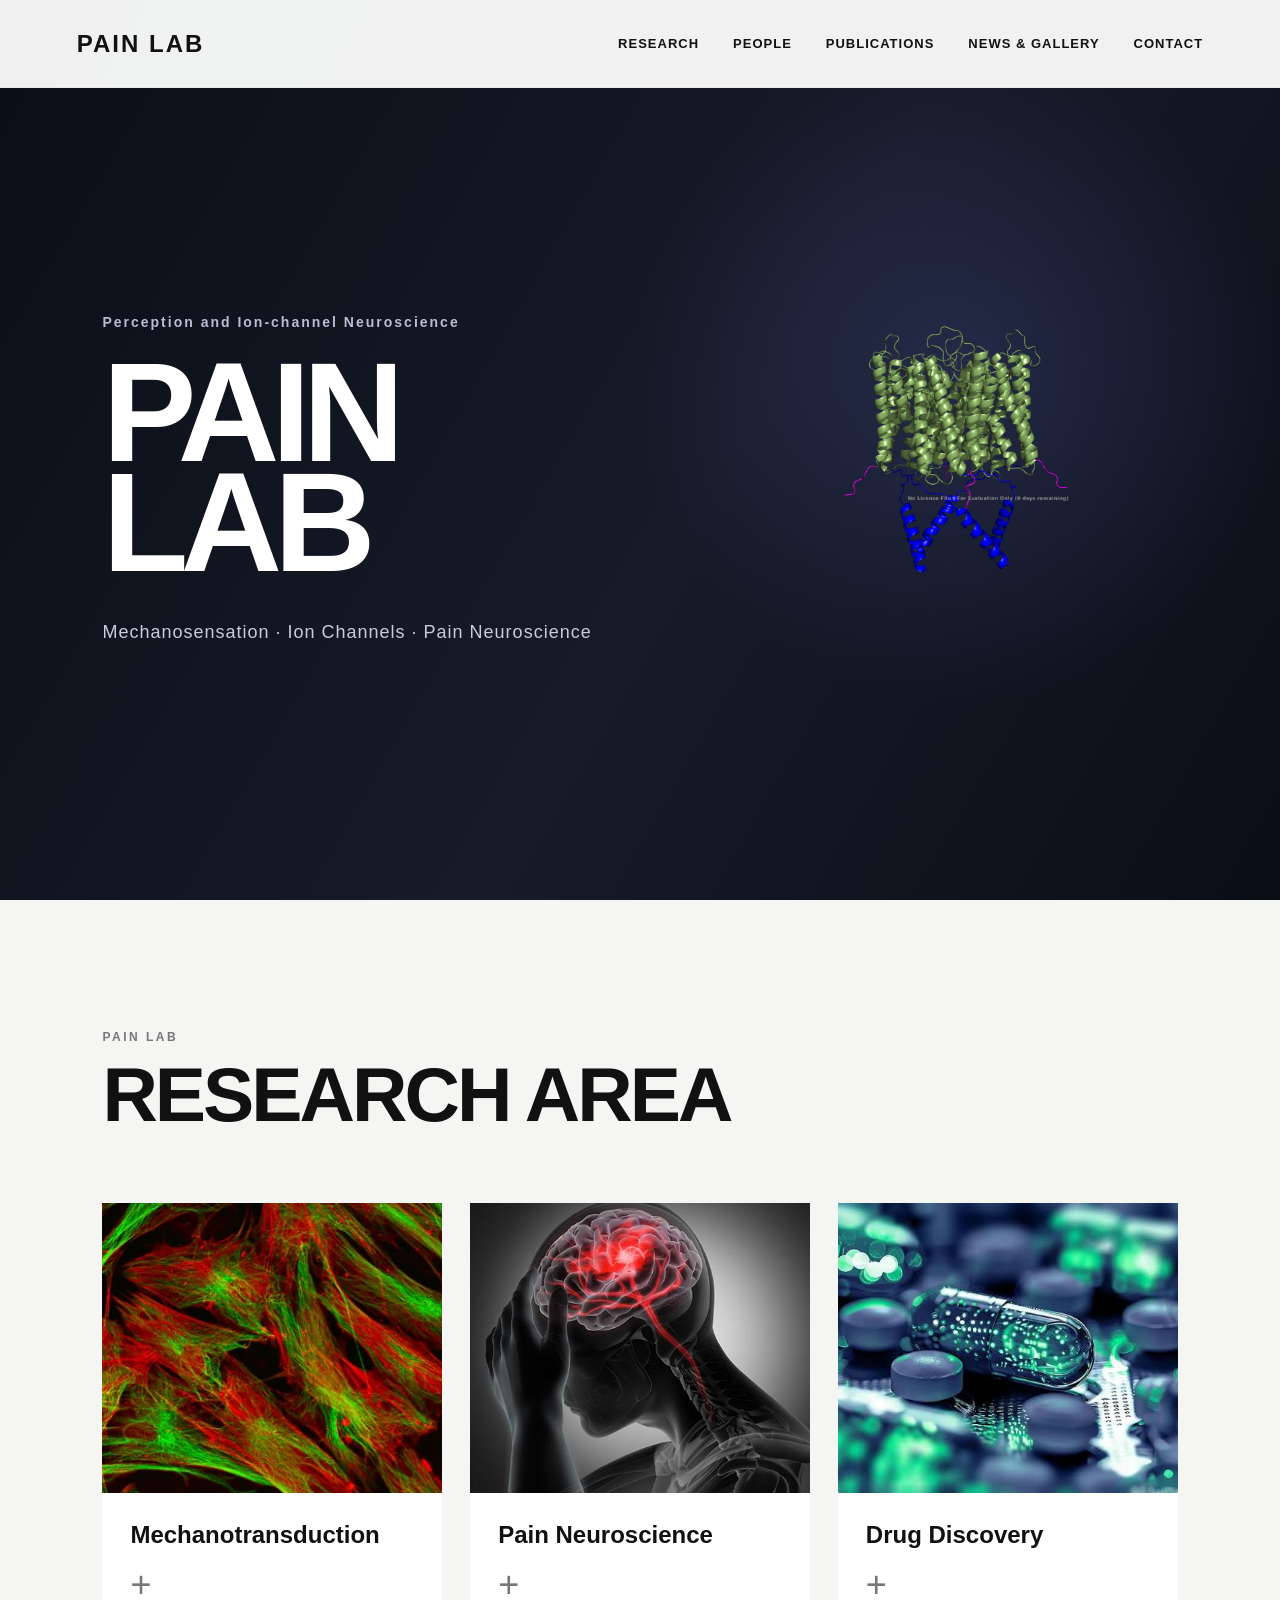
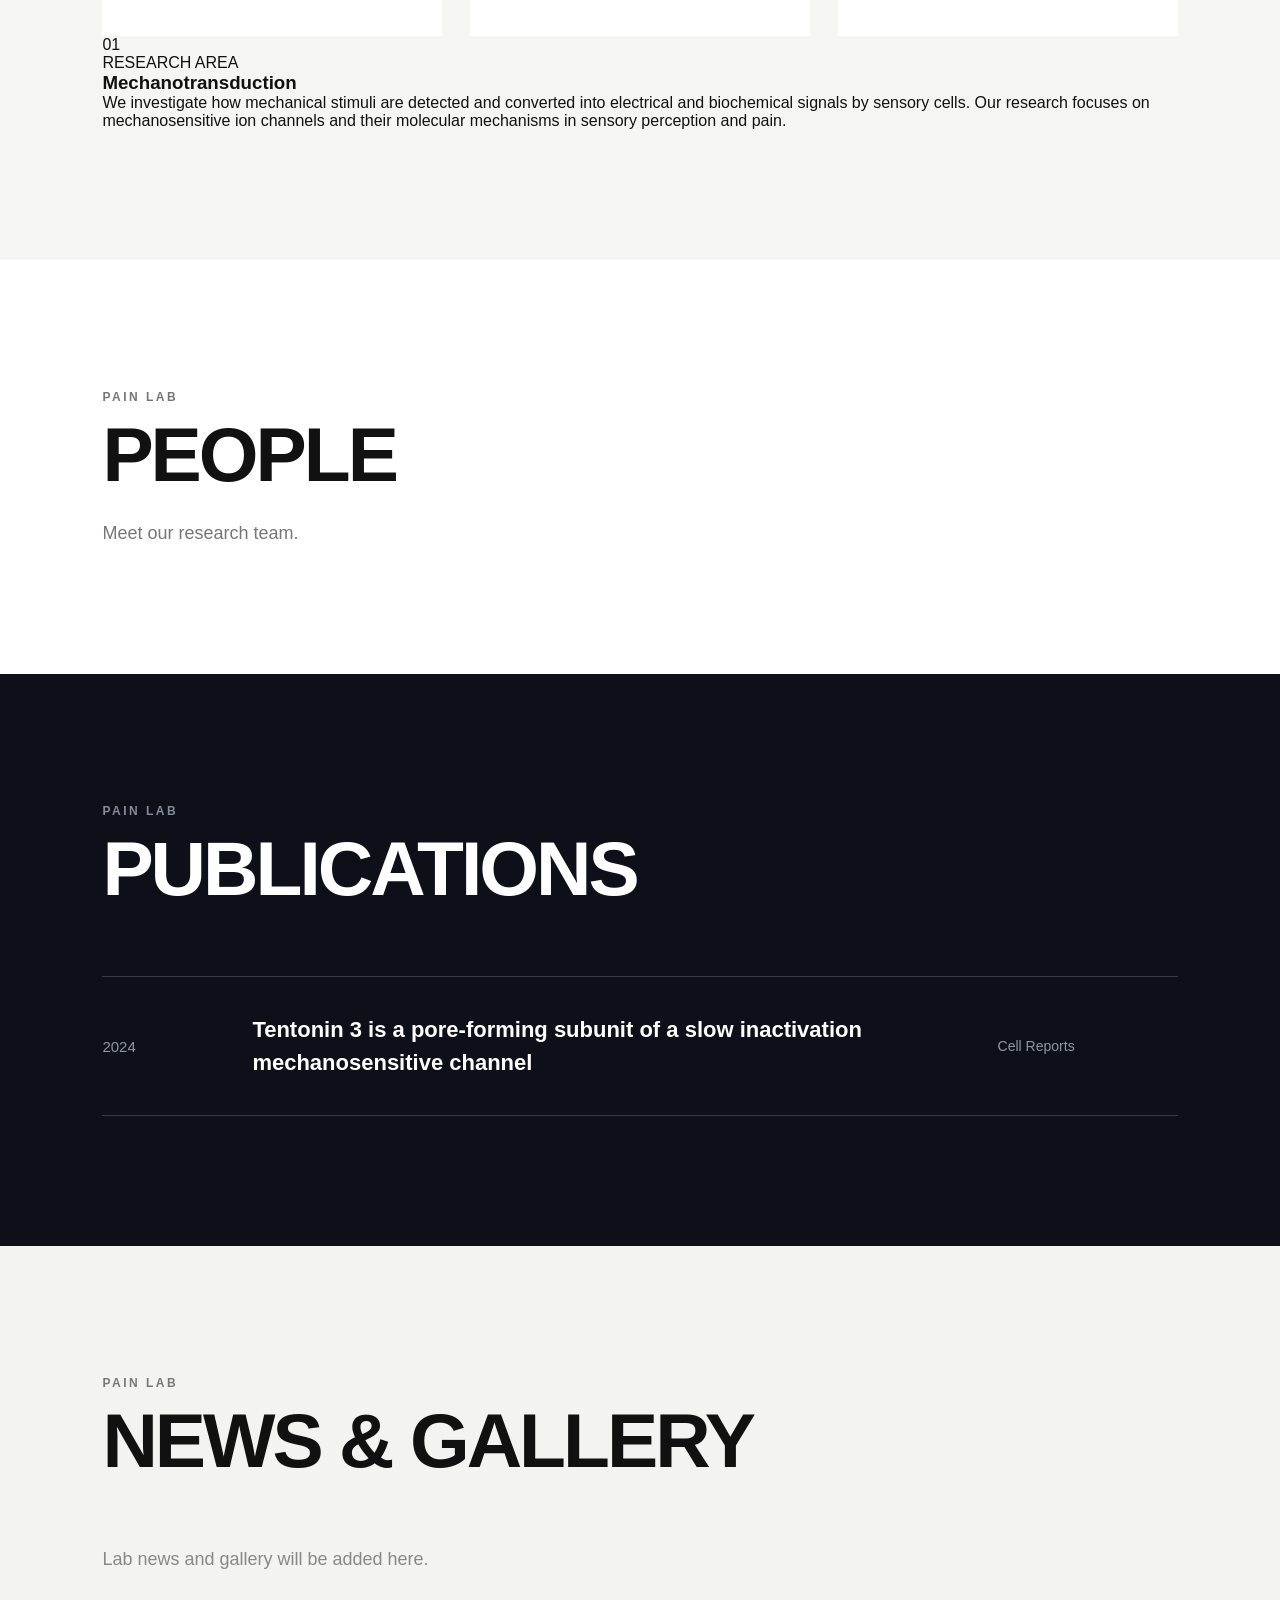
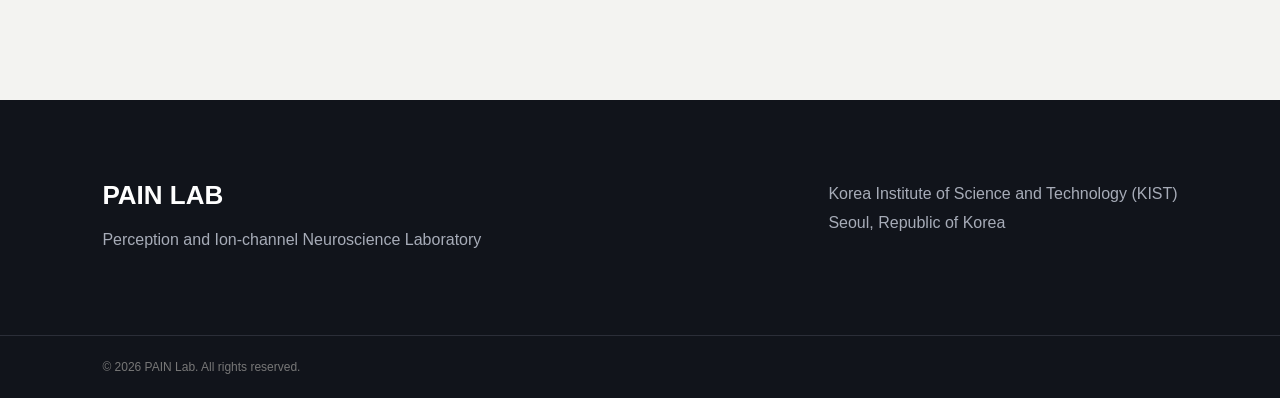
==== commit 007cb015: "Refactor HTML structure and improve formatting" ====
--- a/index.html
+++ b/index.html
@@ -31,37 +31,40 @@
 
 
   <!-- MAIN VISUAL -->
-<section class="main-visual">
-
-  <div class="main-text">
-
-    <p class="small-title">
-      Perception and Ion-channel Neuroscience
-    </p>
-
-    <h1>
-      PAIN<br>
-      LAB
-    </h1>
-
-    <p class="subtitle">
-      Mechanosensation · Ion Channels · Pain Neuroscience
-    </p>
-
-  </div>
-
-  <div class="main-structure">
-    <img src="images/ttn3-structure.png" alt="TTN3 structure">
-  </div>
-
-</section>
+  <section class="main-visual">
+
+    <div class="main-text">
+
+      <p class="small-title">
+        Perception and Ion-channel Neuroscience
+      </p>
+
+      <h1>
+        PAIN<br>
+        LAB
+      </h1>
+
+      <p class="subtitle">
+        Mechanosensation · Ion Channels · Pain Neuroscience
+      </p>
+
+    </div>
+
+    <div class="main-structure">
+      <img src="images/ttn3-structure.png" alt="TTN3 structure">
+    </div>
+
+  </section>
+
 
   <!-- RESEARCH -->
   <section id="research" class="research">
 
     <div class="section-title">
 
-      <p>PAIN LAB</p>
+      <p>
+        PAIN LAB
+      </p>
 
       <h2>
         RESEARCH AREA
@@ -72,47 +75,109 @@
 
     <div class="research-grid">
 
-      <div class="research-card">
-
-        <img src="images/research1.jpg" alt="Mechanotransduction">
-
-        <h3>
+      <!-- MECHANOTRANSDUCTION -->
+      <div
+        class="research-card active"
+        data-research="mechanotransduction"
+      >
+
+        <img
+          src="images/research1.jpg"
+          alt="Mechanotransduction"
+        >
+
+        <div class="research-card-bottom">
+
+          <h3>
+            Mechanotransduction
+          </h3>
+
+          <span>
+            +
+          </span>
+
+        </div>
+
+      </div>
+
+
+      <!-- PAIN NEUROSCIENCE -->
+      <div
+        class="research-card"
+        data-research="pain"
+      >
+
+        <img
+          src="images/research2.jpg"
+          alt="Pain Neuroscience"
+        >
+
+        <div class="research-card-bottom">
+
+          <h3>
+            Pain Neuroscience
+          </h3>
+
+          <span>
+            +
+          </span>
+
+        </div>
+
+      </div>
+
+
+      <!-- DRUG DISCOVERY -->
+      <div
+        class="research-card"
+        data-research="drug"
+      >
+
+        <img
+          src="images/research3.jpg"
+          alt="Drug Discovery"
+        >
+
+        <div class="research-card-bottom">
+
+          <h3>
+            Drug Discovery
+          </h3>
+
+          <span>
+            +
+          </span>
+
+        </div>
+
+      </div>
+
+    </div>
+
+
+    <!-- RESEARCH DETAIL -->
+    <div class="research-detail">
+
+      <div class="research-detail-number">
+        01
+      </div>
+
+      <div class="research-detail-content">
+
+        <p class="research-detail-label">
+          RESEARCH AREA
+        </p>
+
+        <h3 id="research-detail-title">
           Mechanotransduction
         </h3>
 
-        <span>
-          +
-        </span>
-
-      </div>
-
-
-      <div class="research-card">
-
-        <img src="images/research2.jpg" alt="Pain Neuroscience">
-
-        <h3>
-          Pain Neuroscience
-        </h3>
-
-        <span>
-          +
-        </span>
-
-      </div>
-
-
-      <div class="research-card">
-
-        <img src="images/research3.jpg" alt="Drug Discovery">
-
-        <h3>
-          Drug Discovery
-        </h3>
-
-        <span>
-          +
-        </span>
+        <p id="research-detail-text">
+          We investigate how mechanical stimuli are detected and converted
+          into electrical and biochemical signals by sensory cells.
+          Our research focuses on mechanosensitive ion channels and their
+          molecular mechanisms in sensory perception and pain.
+        </p>
 
       </div>
 
@@ -234,6 +299,115 @@
 
   </footer>
 
+
+  <!-- RESEARCH INTERACTION -->
+  <script>
+
+    const researchData = {
+
+      mechanotransduction: {
+        number: "01",
+        title: "Mechanotransduction",
+        text: `
+          We investigate how mechanical stimuli are detected and converted
+          into electrical and biochemical signals by sensory cells.
+          Our research focuses on mechanosensitive ion channels and their
+          molecular mechanisms in sensory perception and pain.
+        `
+      },
+
+      pain: {
+        number: "02",
+        title: "Pain Neuroscience",
+        text: `
+          We investigate the cellular and molecular mechanisms underlying
+          nociception and pathological pain. Our goal is to understand how
+          sensory neurons detect harmful stimuli and how ion-channel activity
+          contributes to acute and chronic pain.
+        `
+      },
+
+      drug: {
+        number: "03",
+        title: "Drug Discovery",
+        text: `
+          We aim to identify and validate ion-channel targets for the
+          development of novel therapeutics. By combining cellular assays,
+          electrophysiology and high-throughput screening, we explore
+          compounds that modulate sensory ion-channel activity.
+        `
+      }
+
+    };
+
+
+    const researchCards =
+      document.querySelectorAll(".research-card");
+
+    const researchDetail =
+      document.querySelector(".research-detail");
+
+    const researchDetailNumber =
+      document.querySelector(".research-detail-number");
+
+    const researchDetailTitle =
+      document.getElementById("research-detail-title");
+
+    const researchDetailText =
+      document.getElementById("research-detail-text");
+
+
+    researchCards.forEach(card => {
+
+      card.addEventListener("click", () => {
+
+        const researchKey =
+          card.dataset.research;
+
+        const research =
+          researchData[researchKey];
+
+
+        /* ACTIVE CARD */
+
+        researchCards.forEach(item => {
+          item.classList.remove("active");
+        });
+
+        card.classList.add("active");
+
+
+        /* FADE OUT */
+
+        researchDetail.style.opacity = "0";
+
+
+        /* CHANGE CONTENT */
+
+        setTimeout(() => {
+
+          researchDetailNumber.textContent =
+            research.number;
+
+          researchDetailTitle.textContent =
+            research.title;
+
+          researchDetailText.textContent =
+            research.text.trim();
+
+
+          /* FADE IN */
+
+          researchDetail.style.opacity = "1";
+
+        }, 180);
+
+      });
+
+    });
+
+  </script>
+
 </body>
 
 </html>
--- a/style.css
+++ b/style.css
@@ -149,9 +149,9 @@
   position: absolute;
 
   top: 50%;
-  right: 6%;
-
-  width: min(36vw, 560px);
+  right: 2%;
+
+  width: min(48vw, 760px);
 
   transform: translateY(-50%);
 
@@ -406,7 +406,7 @@
 
 
 /* =========================
-   MEDIUM DESKTOP / TABLET
+   MEDIUM DESKTOP
    1200px 이하
 ========================= */
 
@@ -425,9 +425,8 @@
   }
 
   .main-structure {
-    width: 38vw;
-
-    right: 3%;
+    width: 46vw;
+    right: 1%;
   }
 
 }
@@ -456,7 +455,7 @@
   }
 
   .main-text {
-    width: 65%;
+    width: 66%;
   }
 
   .main-text h1 {
@@ -472,12 +471,12 @@
   }
 
   .main-structure {
-    width: 42vw;
-
-    right: -4%;
+    width: 52vw;
+
+    right: -5%;
     top: 50%;
 
-    opacity: 0.55;
+    opacity: 0.5;
   }
 
   .research,
@@ -561,9 +560,9 @@
   }
 
   .main-structure {
-    width: 58vw;
-
-    right: -18%;
+    width: 72vw;
+
+    right: -22%;
     top: 48%;
 
     opacity: 0.25;
@@ -621,9 +620,9 @@
   }
 
   .main-structure {
-    width: 65vw;
-
-    right: -22%;
+    width: 78vw;
+
+    right: -26%;
 
     opacity: 0.18;
   }
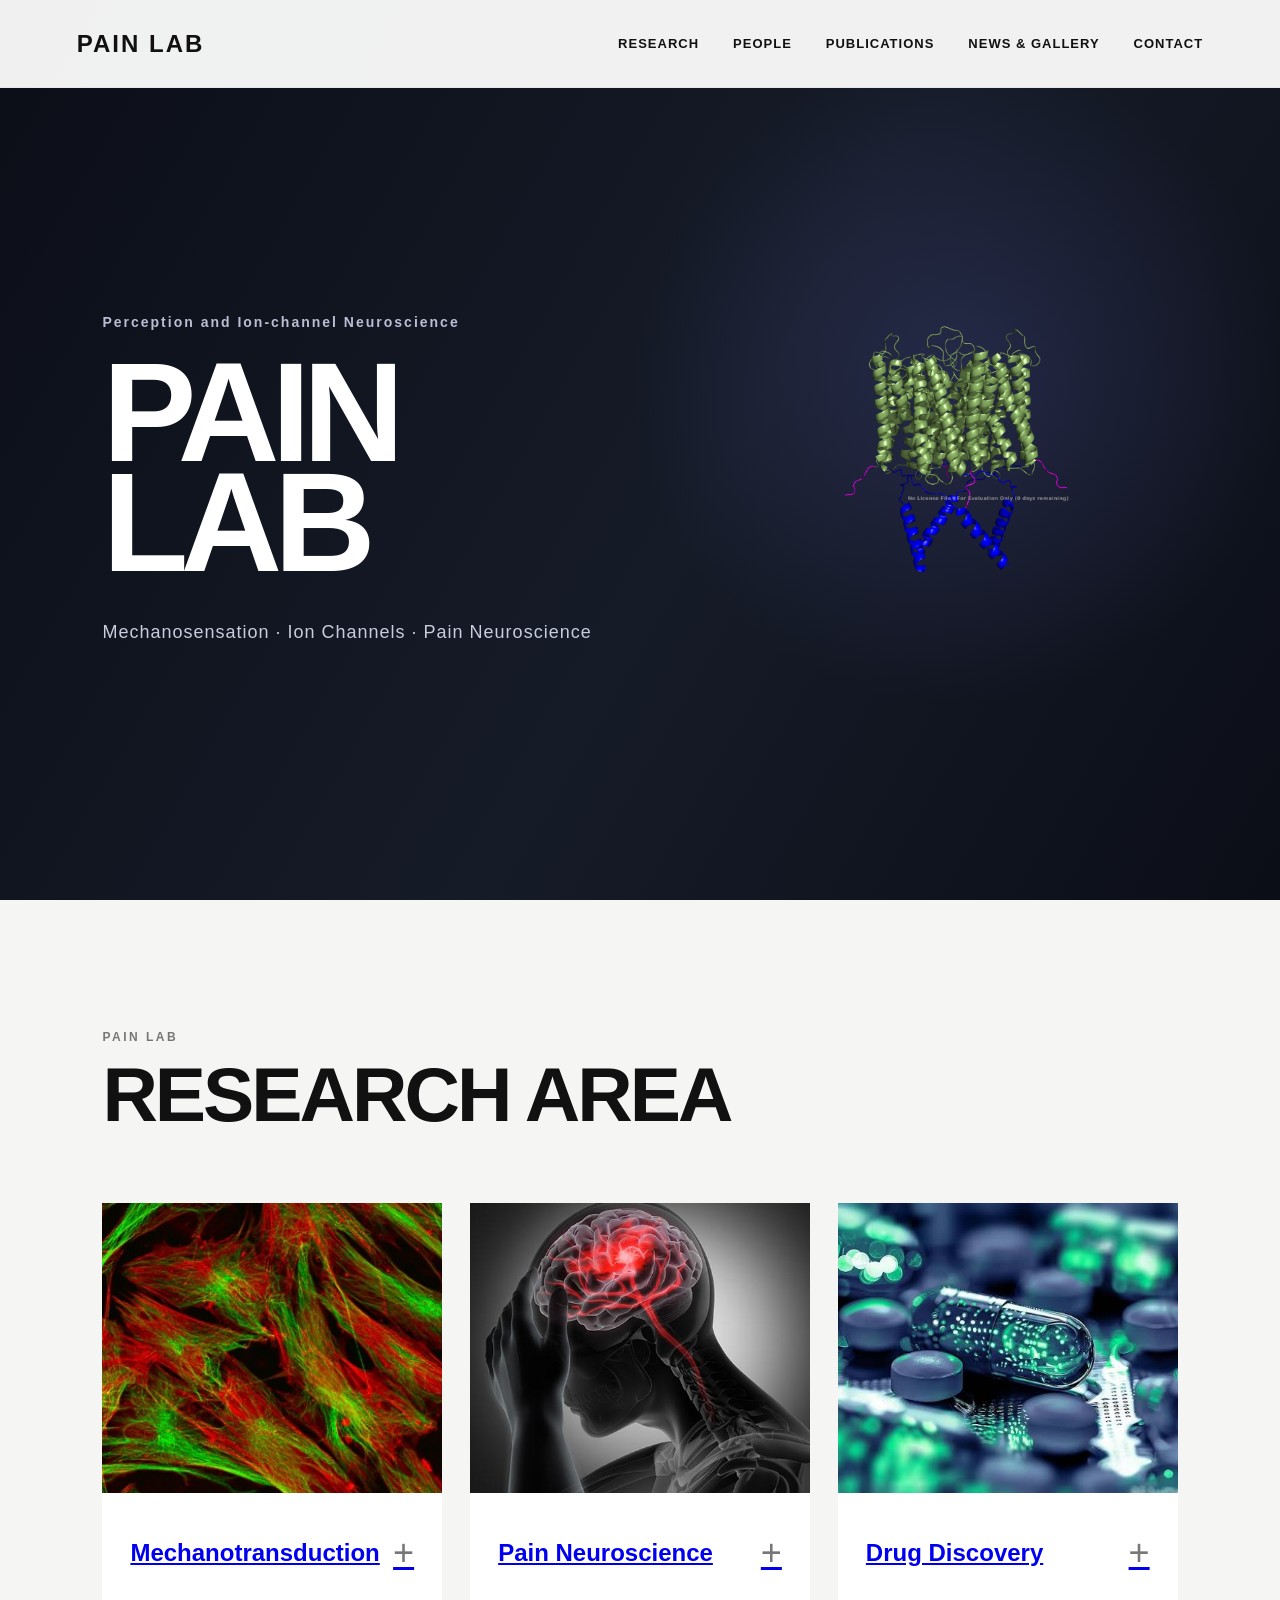
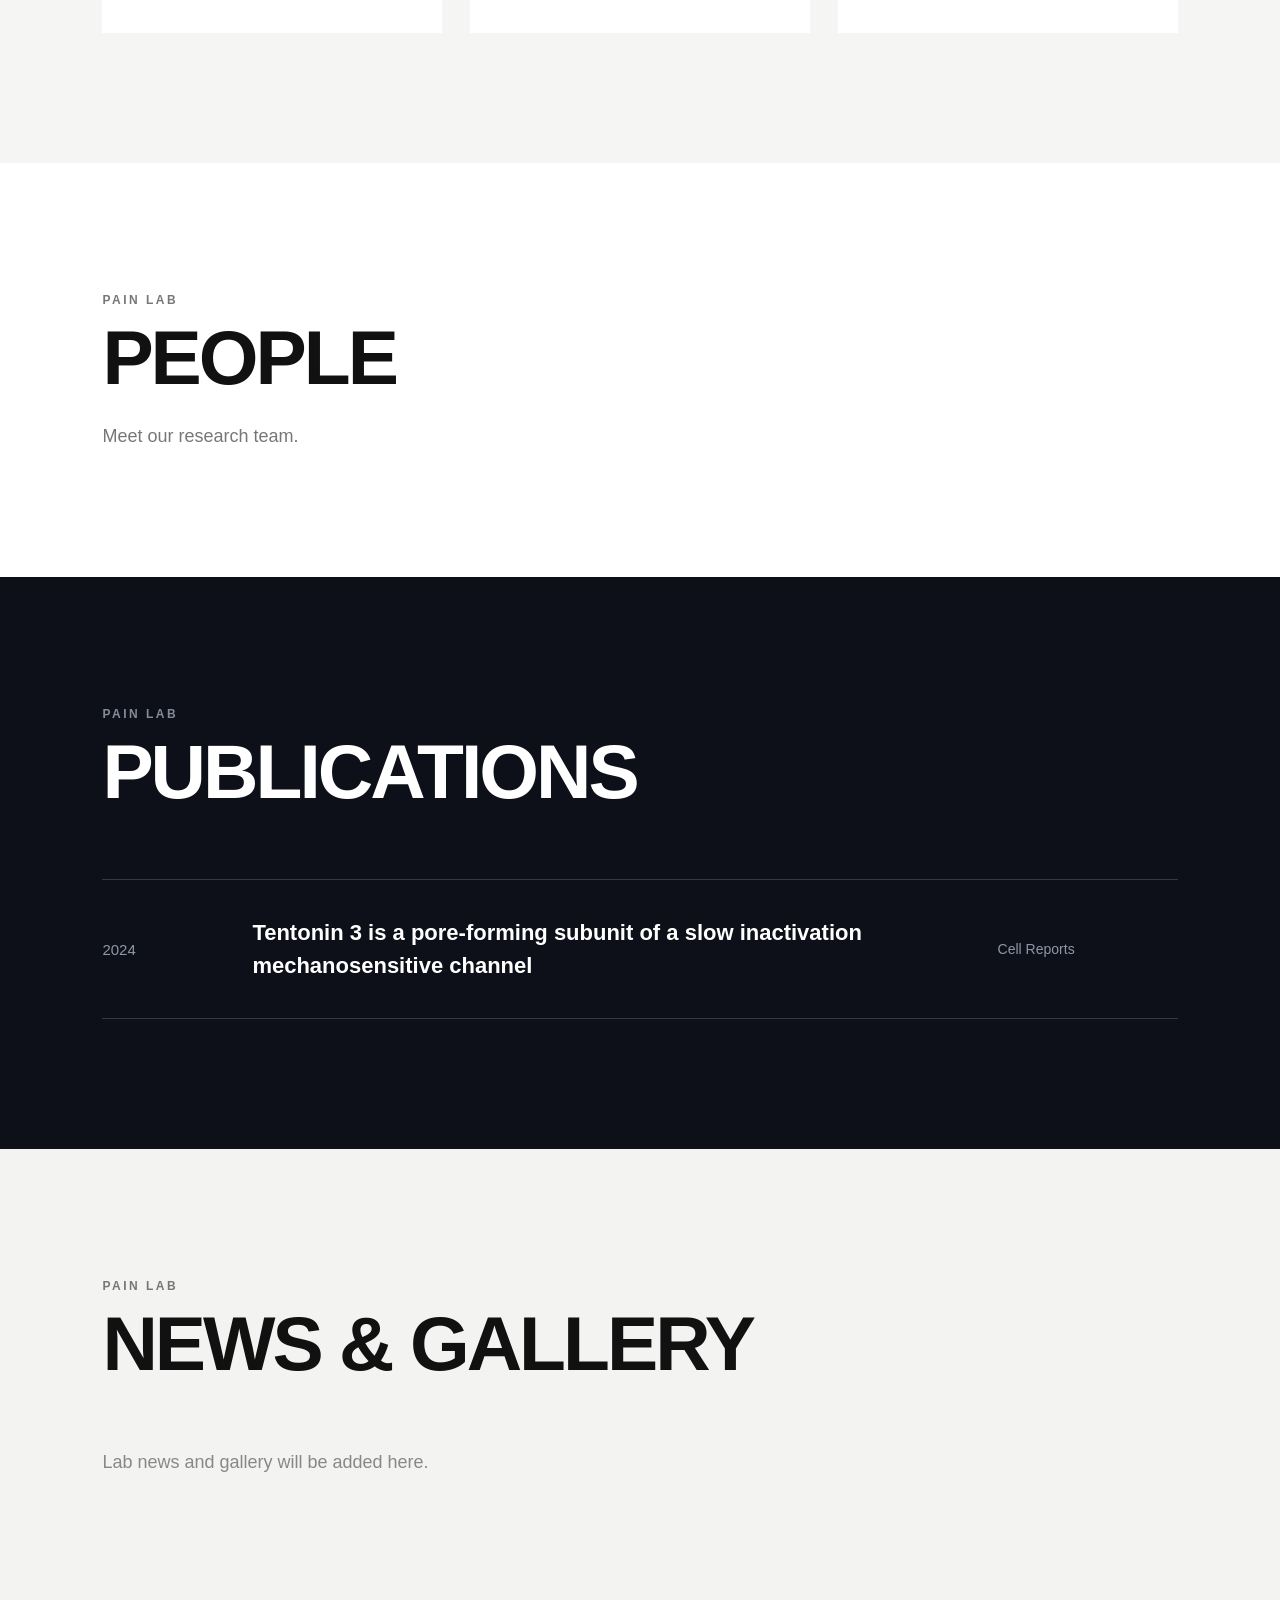
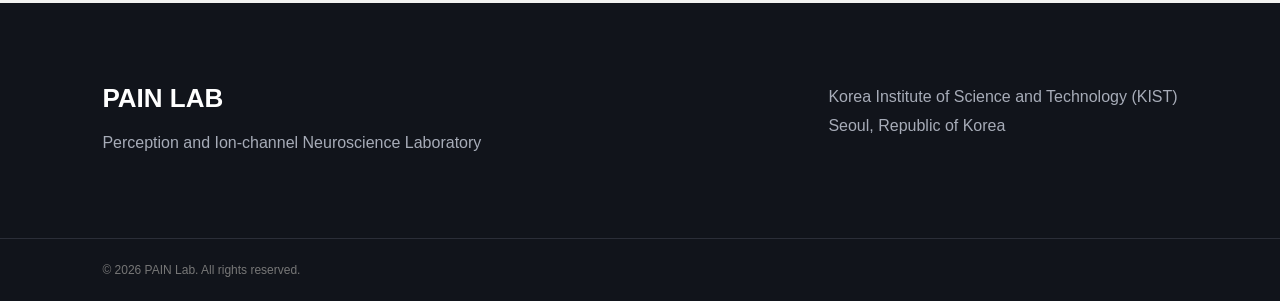
==== commit 9336be52: "Refactor research cards and remove unused scripts Refactor research cards to use anchor tags for bet" ====
--- a/index.html
+++ b/index.html
@@ -50,8 +50,14 @@
 
     </div>
 
+
     <div class="main-structure">
-      <img src="images/ttn3-structure.png" alt="TTN3 structure">
+
+      <img
+        src="images/ttn3-structure.png"
+        alt="TTN3 structure"
+      >
+
     </div>
 
   </section>
@@ -75,10 +81,11 @@
 
     <div class="research-grid">
 
+
       <!-- MECHANOTRANSDUCTION -->
-      <div
-        class="research-card active"
-        data-research="mechanotransduction"
+      <a
+        href="mechanotransduction.html"
+        class="research-card"
       >
 
         <img
@@ -98,13 +105,13 @@
 
         </div>
 
-      </div>
+      </a>
 
 
       <!-- PAIN NEUROSCIENCE -->
-      <div
+      <a
+        href="pain-neuroscience.html"
         class="research-card"
-        data-research="pain"
       >
 
         <img
@@ -124,13 +131,13 @@
 
         </div>
 
-      </div>
+      </a>
 
 
       <!-- DRUG DISCOVERY -->
-      <div
+      <a
+        href="drug-discovery.html"
         class="research-card"
-        data-research="drug"
       >
 
         <img
@@ -150,36 +157,8 @@
 
         </div>
 
-      </div>
-
-    </div>
-
-
-    <!-- RESEARCH DETAIL -->
-    <div class="research-detail">
-
-      <div class="research-detail-number">
-        01
-      </div>
-
-      <div class="research-detail-content">
-
-        <p class="research-detail-label">
-          RESEARCH AREA
-        </p>
-
-        <h3 id="research-detail-title">
-          Mechanotransduction
-        </h3>
-
-        <p id="research-detail-text">
-          We investigate how mechanical stimuli are detected and converted
-          into electrical and biochemical signals by sensory cells.
-          Our research focuses on mechanosensitive ion channels and their
-          molecular mechanisms in sensory perception and pain.
-        </p>
-
-      </div>
+      </a>
+
 
     </div>
 
@@ -219,6 +198,7 @@
 
     </div>
 
+
     <div class="publication-item">
 
       <span>
@@ -253,6 +233,7 @@
 
     </div>
 
+
     <p class="placeholder">
       Lab news and gallery will be added here.
     </p>
@@ -265,6 +246,7 @@
 
     <div class="footer-inner">
 
+
       <div>
 
         <h3>
@@ -290,6 +272,7 @@
 
       </div>
 
+
     </div>
 
 
@@ -300,114 +283,6 @@
   </footer>
 
 
-  <!-- RESEARCH INTERACTION -->
-  <script>
-
-    const researchData = {
-
-      mechanotransduction: {
-        number: "01",
-        title: "Mechanotransduction",
-        text: `
-          We investigate how mechanical stimuli are detected and converted
-          into electrical and biochemical signals by sensory cells.
-          Our research focuses on mechanosensitive ion channels and their
-          molecular mechanisms in sensory perception and pain.
-        `
-      },
-
-      pain: {
-        number: "02",
-        title: "Pain Neuroscience",
-        text: `
-          We investigate the cellular and molecular mechanisms underlying
-          nociception and pathological pain. Our goal is to understand how
-          sensory neurons detect harmful stimuli and how ion-channel activity
-          contributes to acute and chronic pain.
-        `
-      },
-
-      drug: {
-        number: "03",
-        title: "Drug Discovery",
-        text: `
-          We aim to identify and validate ion-channel targets for the
-          development of novel therapeutics. By combining cellular assays,
-          electrophysiology and high-throughput screening, we explore
-          compounds that modulate sensory ion-channel activity.
-        `
-      }
-
-    };
-
-
-    const researchCards =
-      document.querySelectorAll(".research-card");
-
-    const researchDetail =
-      document.querySelector(".research-detail");
-
-    const researchDetailNumber =
-      document.querySelector(".research-detail-number");
-
-    const researchDetailTitle =
-      document.getElementById("research-detail-title");
-
-    const researchDetailText =
-      document.getElementById("research-detail-text");
-
-
-    researchCards.forEach(card => {
-
-      card.addEventListener("click", () => {
-
-        const researchKey =
-          card.dataset.research;
-
-        const research =
-          researchData[researchKey];
-
-
-        /* ACTIVE CARD */
-
-        researchCards.forEach(item => {
-          item.classList.remove("active");
-        });
-
-        card.classList.add("active");
-
-
-        /* FADE OUT */
-
-        researchDetail.style.opacity = "0";
-
-
-        /* CHANGE CONTENT */
-
-        setTimeout(() => {
-
-          researchDetailNumber.textContent =
-            research.number;
-
-          researchDetailTitle.textContent =
-            research.title;
-
-          researchDetailText.textContent =
-            research.text.trim();
-
-
-          /* FADE IN */
-
-          researchDetail.style.opacity = "1";
-
-        }, 180);
-
-      });
-
-    });
-
-  </script>
-
 </body>
 
 </html>
--- a/style.css
+++ b/style.css
@@ -207,6 +207,9 @@
   background: #f5f5f3;
 }
 
+
+/* RESEARCH CARDS */
+
 .research-grid {
   display: grid;
 
@@ -226,11 +229,13 @@
 
   cursor: pointer;
 
-  transition: 0.35s;
+  transition:
+    transform 0.35s ease,
+    box-shadow 0.35s ease;
 }
 
 .research-card:hover {
-  transform: translateY(-10px);
+  transform: translateY(-8px);
 }
 
 .research-card img {
@@ -241,29 +246,141 @@
 
   object-fit: cover;
 
-  transition: 0.5s;
+  transition:
+    transform 0.5s ease,
+    opacity 0.35s ease;
 }
 
 .research-card:hover img {
-  transform: scale(1.05);
+  transform: scale(1.04);
+}
+
+
+/* RESEARCH CARD BOTTOM */
+
+.research-card-bottom {
+  display: flex;
+  align-items: center;
+  justify-content: space-between;
+
+  min-height: 120px;
+
+  padding: 28px;
 }
 
 .research-card h3 {
-  padding: 28px 28px 10px;
+  padding: 0;
 
   font-size: 24px;
   font-weight: 700;
+  line-height: 1.25;
+
+  transition: color 0.3s ease;
 }
 
 .research-card span {
   display: inline-block;
 
-  margin: 5px 0 30px 28px;
+  margin: 0;
 
   font-size: 36px;
   font-weight: 200;
+  line-height: 1;
 
   color: #777;
+
+  transition:
+    transform 0.3s ease,
+    color 0.3s ease;
+}
+
+.research-card:hover span {
+  color: #6b71d9;
+
+  transform: rotate(90deg);
+}
+
+
+/* ACTIVE RESEARCH CARD */
+
+.research-card.active {
+  box-shadow: 0 0 0 2px #6b71d9;
+}
+
+.research-card.active h3 {
+  color: #6b71d9;
+}
+
+.research-card.active span {
+  color: #6b71d9;
+
+  transform: rotate(45deg);
+}
+
+
+/* =========================
+   RESEARCH DETAIL
+========================= */
+
+.research-detail {
+  display: grid;
+
+  grid-template-columns: 110px minmax(0, 1fr);
+
+  gap: 50px;
+
+  margin-top: 70px;
+  padding-top: 55px;
+
+  border-top: 1px solid #cfcfcf;
+
+  opacity: 1;
+
+  transition: opacity 0.18s ease;
+}
+
+.research-detail-number {
+  padding-top: 8px;
+
+  font-size: 15px;
+  font-weight: 700;
+  letter-spacing: 2px;
+
+  color: #6b71d9;
+}
+
+.research-detail-content {
+  max-width: 900px;
+}
+
+.research-detail-label {
+  margin-bottom: 18px;
+
+  font-size: 11px;
+  font-weight: 700;
+  letter-spacing: 2.5px;
+
+  color: #888;
+}
+
+.research-detail-content h3 {
+  margin-bottom: 26px;
+
+  font-size: clamp(36px, 4vw, 58px);
+  font-weight: 800;
+
+  line-height: 1.05;
+
+  letter-spacing: -2px;
+}
+
+.research-detail-content > p:last-child {
+  max-width: 780px;
+
+  font-size: 18px;
+  line-height: 1.8;
+
+  color: #666;
 }
 
 
@@ -426,6 +543,7 @@
 
   .main-structure {
     width: 46vw;
+
     right: 1%;
   }
 
@@ -495,6 +613,19 @@
     min-height: auto;
   }
 
+  .research-detail {
+    grid-template-columns: 1fr;
+
+    gap: 20px;
+
+    margin-top: 55px;
+    padding-top: 40px;
+  }
+
+  .research-detail-number {
+    padding-top: 0;
+  }
+
   .publication-item {
     grid-template-columns: 1fr;
   }
@@ -591,14 +722,34 @@
     height: 230px;
   }
 
+  .research-card-bottom {
+    min-height: 95px;
+
+    padding: 22px;
+  }
+
   .research-card h3 {
-    padding: 24px 22px 8px;
-
     font-size: 21px;
   }
 
   .research-card span {
-    margin-left: 22px;
+    font-size: 32px;
+  }
+
+  .research-detail {
+    margin-top: 45px;
+    padding-top: 35px;
+  }
+
+  .research-detail-content h3 {
+    margin-bottom: 20px;
+
+    font-size: 34px;
+  }
+
+  .research-detail-content > p:last-child {
+    font-size: 16px;
+    line-height: 1.75;
   }
 
   .footer-inner {
@@ -627,4 +778,8 @@
     opacity: 0.18;
   }
 
-}
+  .research-detail-content h3 {
+    font-size: 30px;
+  }
+
+}
